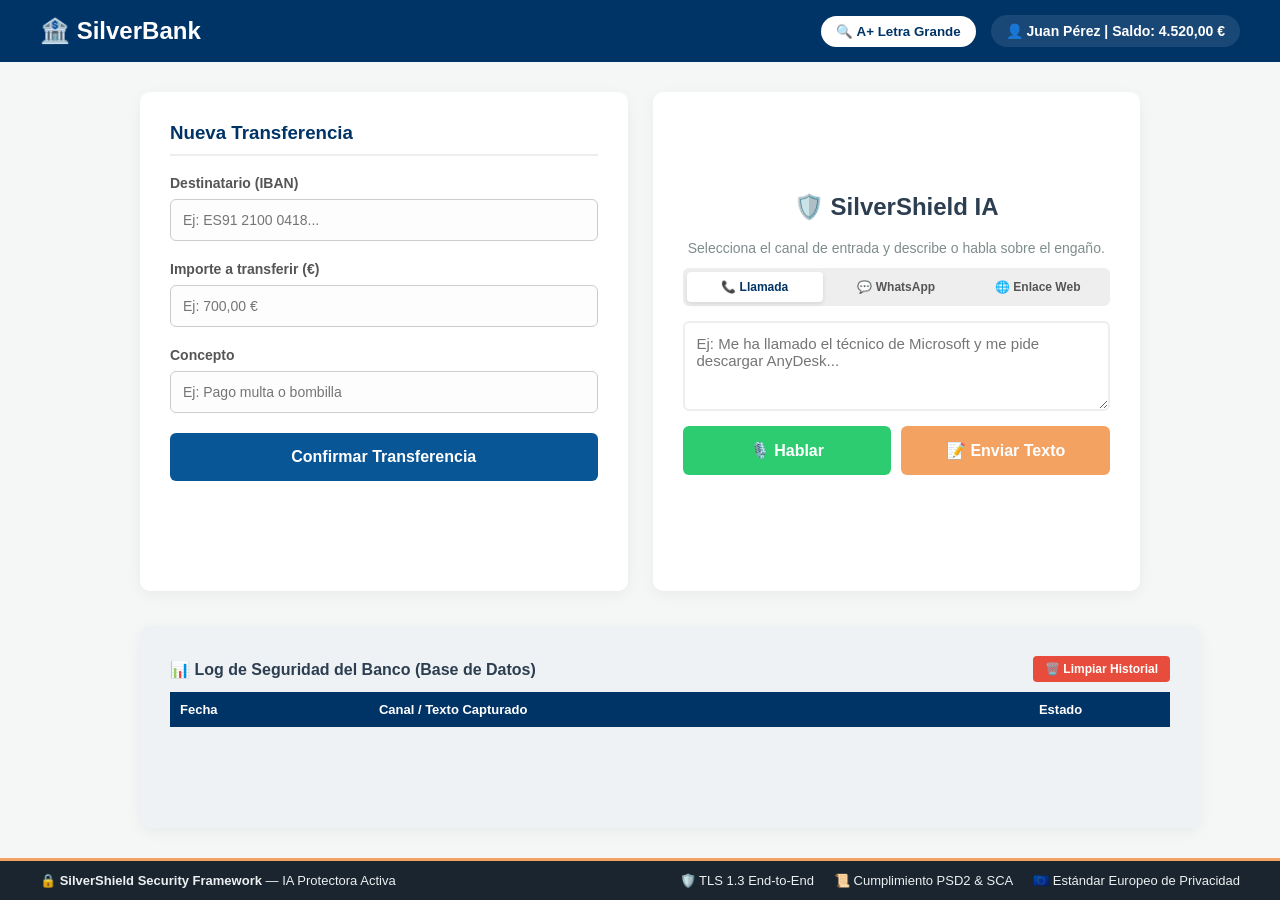
==== frontend/templates/index.html @ 5492d7d1 "último v2" ====
<!DOCTYPE html>
<html lang="es">
<head>
    <meta charset="UTF-8">
    <meta name="viewport" content="width=device-width, initial-scale=1.0">
    <title>SilverBank - Área Clientes</title>
    <style>
        :root {
            --banco-primario: #003366;
            --banco-secundario: #085696;
            --shield-acento: #f4a261;
            --fondo: #f4f7f6;
        }
        body { font-family: 'Segoe UI', Tahoma, Geneva, Verdana, sans-serif; background-color: var(--fondo); margin: 0; transition: all 0.3s; display: flex; flex-direction: column; min-height: 100vh; }
        .navbar { background: var(--banco-primario); color: white; padding: 15px 40px; display: flex; justify-content: space-between; align-items: center; }
        .navbar h2 { margin: 0; display: flex; align-items: center; gap: 10px; }
        .controles-top { display: flex; gap: 15px; align-items: center; }
        .usuario-info { font-size: 14px; font-weight: bold; background: rgba(255,255,255,0.1); padding: 8px 15px; border-radius: 20px; }
        .btn-accesibilidad { background: white; color: var(--banco-primario); border: none; padding: 8px 15px; border-radius: 20px; font-weight: bold; cursor: pointer; transition: 0.2s; }
        .btn-accesibilidad:hover { background: #eee; }
        .container { max-width: 1000px; margin: 30px auto; display: flex; gap: 25px; padding: 0 20px; flex-wrap: wrap; flex: 1; }
        .card { background: white; padding: 30px; border-radius: 10px; box-shadow: 0 4px 15px rgba(0,0,0,0.05); flex: 1; min-width: 320px; transition: all 0.3s; }
        .card h3 { color: var(--banco-primario); margin-top: 0; border-bottom: 2px solid #eee; padding-bottom: 10px; }
        .form-group { margin-bottom: 20px; }
        label { display: block; font-weight: bold; margin-bottom: 8px; color: #555; font-size: 14px; }
        input[type="text"] { width: 100%; padding: 12px; border: 1px solid #ccc; border-radius: 6px; box-sizing: border-box; background-color: #fdfdfd; font-family: inherit; font-size: 14px; }
        input[type="text"]:focus { outline: none; border-color: var(--banco-secundario); }
        .btn-transfer { background: var(--banco-secundario); color: white; border: none; padding: 15px; width: 100%; border-radius: 6px; font-size: 16px; font-weight: bold; cursor: pointer; transition: 0.3s; margin-bottom: 10px; }
        .btn-transfer:hover:not(:disabled) { background: var(--banco-primario); }
        .btn-transfer:disabled { cursor: not-allowed; opacity: 0.9; }
        .btn-familiar { background: #2ecc71; color: white; border: none; padding: 15px; width: 100%; border-radius: 6px; font-size: 18px; font-weight: bold; cursor: pointer; display: none; transition: 0.3s; }
        .btn-familiar:hover { background: #27ae60; }
        .shield-header { display: flex; align-items: center; gap: 10px; color: #2c3e50; margin-bottom: 5px; justify-content: center; }
        .shield-header h2 { margin: 0; }
        
        .canales-selector { display: flex; gap: 5px; margin-bottom: 15px; background: #eee; padding: 4px; border-radius: 6px; }
        .btn-canal { flex: 1; background: none; border: none; padding: 8px; font-size: 12px; font-weight: bold; color: #555; cursor: pointer; border-radius: 4px; transition: 0.2s; }
        .btn-canal.activo { background: white; color: var(--banco-primario); box-shadow: 0 2px 5px rgba(0,0,0,0.1); }

        textarea { width: 100%; height: 90px; padding: 12px; border: 2px solid #eee; border-radius: 6px; box-sizing: border-box; resize: vertical; margin-bottom: 15px; font-family: inherit; font-size: 15px;}
        textarea:focus { outline: none; border-color: var(--shield-acento); }
        .botones-accion { display: flex; gap: 10px; margin-bottom: 15px; }
        .btn-shield { color: white; border: none; padding: 15px; border-radius: 6px; font-size: 16px; font-weight: bold; cursor: pointer; transition: 0.2s; flex: 1; }
        .btn-texto { background: var(--shield-acento); }
        .btn-texto:hover:not(:disabled) { background: #e76f51; }
        .btn-micro { background: #2ecc71; }
        .btn-micro:hover:not(:disabled) { background: #27ae60; }
        .btn-micro.grabando { background: #e74c3c; animation: latido 1.5s infinite; }
        @keyframes latido { 0% { transform: scale(1); } 50% { transform: scale(1.02); } 100% { transform: scale(1); } }
        
        #resultado { padding: 15px; border-radius: 5px; display: none; font-weight: bold; line-height: 1.5; font-size: 16px; margin-top: 15px; overflow-wrap: break-word; text-align: left; position: relative; }
        .alerta { background: #ffebee; border-left: 8px solid #f44336; color: #b71c1c; }
        .seguro { background: #e8f5e9; border-left: 8px solid #4caf50; color: #1b5e20; }
        .error { background: #fff3e0; border-left: 8px solid #ff9800; color: #e65100; }
        
        .btn-tts { background: none; border: none; font-size: 18px; cursor: pointer; float: right; margin-top: -5px; transition: transform 0.2s; }
        .btn-tts:hover { transform: scale(1.2); }

        .compliance-footer { background: #1a252f; color: #ecf0f1; padding: 12px 40px; font-size: 13px; display: flex; justify-content: space-between; align-items: center; border-top: 3px solid var(--shield-acento); flex-wrap: wrap; gap: 10px; }
        .compliance-items { display: flex; gap: 20px; align-items: center; }

        body.modo-accesible { font-size: 120%; }
        body.modo-accesible .card { border: 2px solid #333; box-shadow: 0 4px 20px rgba(0,0,0,0.15); }
        body.modo-accesible input[type="text"], body.modo-accesible textarea, body.modo-accesible button { font-size: 110%; border: 2px solid #666; }
        body.modo-accesible label { font-size: 110%; color: #000; }
        body.modo-accesible .alerta { font-size: 120%; border-left-width: 12px; }
    </style>
</head>
<body>
    <div class="navbar">
        <h2>🏦 SilverBank</h2>
        <div class="controles-top">
            <button class="btn-accesibilidad" onclick="toggleAccesibilidad()">🔍 A+ Letra Grande</button>
            <div class="usuario-info">👤 Juan Pérez | Saldo: 4.520,00 €</div>
        </div>
    </div>
    
    <div class="container">
        <!-- Panel Bancario interactivo -->
        <div class="card">
            <h3>Nueva Transferencia</h3>
            <div class="form-group">
                <label>Destinatario (IBAN)</label>
                <input type="text" id="ibanDestino" placeholder="Ej: ES91 2100 0418...">
            </div>
            <div class="form-group">
                <label>Importe a transferir (€)</label>
                <input type="text" id="importeTransferencia" placeholder="Ej: 700,00 €">
            </div>
            <div class="form-group">
                <label>Concepto</label>
                <input type="text" id="conceptoTransferencia" placeholder="Ej: Pago multa o bombilla">
            </div>
            <button class="btn-transfer" id="btnTransferencia" onclick="alert('Iniciando proceso de transferencia...')">Confirmar Transferencia</button>
            <button class="btn-familiar" id="btnFamiliar" onclick="simularLlamada()">📞 Llamar a mi hijo/a (Contacto Seguro)</button>
        </div>

        <!-- Módulo IA Híbrido & Omnicanal -->
        <div class="card" style="display: flex; flex-direction: column; justify-content: center; text-align: center;">
            <div class="shield-header">
                <h2>🛡️ SilverShield IA</h2>
            </div>
            <p style="color: #7f8c8d; font-size: 14px; margin-bottom: 12px;">Selecciona el canal de entrada y describe o habla sobre el engaño.</p>
            
            <div class="canales-selector">
                <button class="btn-canal activo" id="canalVoz" onclick="cambiarCanal('Llamada Telefónica')">📞 Llamada</button>
                <button class="btn-canal" id="canalWats" onclick="cambiarCanal('WhatsApp / SMS')">💬 WhatsApp</button>
                <button class="btn-canal" id="canalWeb" onclick="cambiarCanal('Enlace Web / Smishing')">🌐 Enlace Web</button>
            </div>

            <textarea id="textoUsuario" placeholder="Ej: Me ha llamado el técnico de Microsoft y me pide descargar AnyDesk..."></textarea>
            
            <div class="botones-accion">
                <button id="btnMicrofono" class="btn-shield btn-micro" onclick="iniciarGrabacion()">
                    🎙️ Hablar
                </button>
                <button id="btnSimular" class="btn-shield btn-texto" onclick="procesarTexto()">
                    📝 Enviar Texto
                </button>
            </div>

            <div id="resultado">
                <span id="textoResultadoSpan"></span>
                <button class="btn-tts" onclick="leerTextoVozNativa()" title="Escuchar mensaje en voz alta">🔊</button>
            </div>
        </div>

        <!-- Panel de Administración (Base de Datos) -->
        <div class="card" style="min-width: 100%; margin-top: 10px; background: #eef2f5;">
            <div style="display: flex; justify-content: space-between; align-items: center; margin-bottom: 10px;">
                <h3 style="color: #2c3e50; font-size: 16px; margin: 0; border: none; padding: 0;">📊 Log de Seguridad del Banco (Base de Datos)</h3>
                <button onclick="limpiarBaseDatos()" style="background: #e74c3c; color: white; border: none; padding: 6px 12px; border-radius: 4px; cursor: pointer; font-weight: bold; font-size: 12px; transition: 0.2s;">🗑️ Limpiar Historial</button>
            </div>
            <table style="width: 100%; border-collapse: collapse; font-size: 13px;">
                <thead>
                    <tr style="background: var(--banco-primario); color: white;">
                        <th style="padding: 10px; text-align: left;">Fecha</th>
                        <th style="padding: 10px; text-align: left;">Canal / Texto Capturado</th>
                        <th style="padding: 10px; text-align: center;">Estado</th>
                    </tr>
                </thead>
                <tbody id="tablaHistorial">
                    <!-- Se rellena por JavaScript -->
                </tbody>
            </table>
        </div>
    </div>

    <!-- Barra de Cumplimiento Normativo -->
    <div class="compliance-footer">
        <div>🔒 <strong>SilverShield Security Framework</strong> — IA Protectora Activa</div>
        <div class="compliance-items">
            <span>🛡️ TLS 1.3 End-to-End</span>
            <span>📜 Cumplimiento PSD2 & SCA</span>
            <span>🇪🇺 Estándar Europeo de Privacidad</span>
        </div>
    </div>

    <script>
        function toggleAccesibilidad() { document.body.classList.toggle("modo-accesible"); }

        let canalActual = "Llamada Telefónica";

        function cambiarCanal(canal) {
            canalActual = canal;
            document.querySelectorAll('.btn-canal').forEach(b => b.classList.remove('activo'));
            if (canal === 'Llamada Telefónica') document.getElementById('canalVoz').classList.add('activo');
            if (canal === 'WhatsApp / SMS') document.getElementById('canalWats').classList.add('activo');
            if (canal === 'Enlace Web / Smishing') document.getElementById('canalWeb').classList.add('activo');
            
            const area = document.getElementById('textoUsuario');
            if (canal === 'Llamada Telefónica') area.placeholder = "Ej: Me llama un falso técnico pidiendo acceso remoto...";
            if (canal === 'WhatsApp / SMS') area.placeholder = "Ej: Me ha escrito mi hijo pidiendo 1.500€ urgentemente por WhatsApp...";
            if (canal === 'Enlace Web / Smishing') area.placeholder = "Ej: He clicado en un SMS del banco que dice que mi cuenta está bloqueada...";
        }

        let reconocimiento;
        let grabando = false;

        const btnMicro = document.getElementById("btnMicrofono");
        const btnSimular = document.getElementById("btnSimular");
        const areaTexto = document.getElementById("textoUsuario");

        if ('webkitSpeechRecognition' in window || 'SpeechRecognition' in window) {
            const SpeechRecognition = window.SpeechRecognition || window.webkitSpeechRecognition;
            reconocimiento = new SpeechRecognition();
            reconocimiento.lang = 'es-ES';
            reconocimiento.interimResults = false;

            reconocimiento.onstart = function() {
                grabando = true;
                btnMicro.innerHTML = "🎙️ Escuchando...";
                btnMicro.classList.add("grabando");
            };

            reconocimiento.onresult = function(event) {
                areaTexto.value = event.results[0][0].transcript;
            };

            reconocimiento.onerror = function(event) {
                detenerInterfazGrabacion();
                alert("Error de micrófono. Inténtalo de nuevo.");
            };

            reconocimiento.onend = function() {
                detenerInterfazGrabacion();
                if (areaTexto.value.trim() !== "") {
                    procesarTexto();
                }
            };
        } else {
            alert("Tu navegador no soporta reconocimiento de voz. Usa la caja de texto.");
        }

        function iniciarGrabacion() {
            if (grabando) { 
                reconocimiento.stop(); 
            } else { 
                areaTexto.value = ""; 
                reconocimiento.start(); 
            }
        }

        function detenerInterfazGrabacion() {
            grabando = false;
            btnMicro.innerHTML = "🎙️ Hablar";
            btnMicro.classList.remove("grabando");
        }

        function leerTextoVozNativa() {
            const textoAEscuchar = document.getElementById("textoResultadoSpan").innerText;
            if ('speechSynthesis' in window && textoAEscuchar) {
                window.speechSynthesis.cancel();
                const utterance = new SpeechSynthesisUtterance(textoAEscuchar);
                utterance.lang = 'es-ES';
                utterance.rate = 0.9;
                window.speechSynthesis.speak(utterance);
            } else {
                alert("Tu navegador no soporta la síntesis de voz nativa.");
            }
        }

        async function procesarTexto() {
            const textoOriginal = areaTexto.value;
            const divResultado = document.getElementById("resultado");
            const spanResultado = document.getElementById("textoResultadoSpan");
            const btnTransfer = document.getElementById("btnTransferencia");
            const btnFamiliar = document.getElementById("btnFamiliar");

            if (!textoOriginal.trim()) {
                alert("Por favor, escribe el contexto o usa el micrófono.");
                return;
            }

            const textoConCanal = `[Canal: ${canalActual}] ${textoOriginal}`;

            btnMicro.disabled = true;
            btnSimular.innerHTML = "⏳ Analizando...";
            btnSimular.style.background = "#ccc";
            btnSimular.disabled = true;
            
            divResultado.style.display = "none";
            divResultado.className = "";
            btnFamiliar.style.display = "none";

            try {
                const response = await fetch("/analizar", {
                    method: "POST",
                    headers: { "Content-Type": "application/json" },
                    body: JSON.stringify({ texto: textoConCanal })
                });

                const datos = await response.json();
                divResultado.style.display = "block";

                if (datos.exito) {
                    spanResultado.innerText = datos.advertencia;

                    if (datos.advertencia.includes("Análisis seguro")) {
                        divResultado.className = "seguro";
                        btnTransfer.disabled = false;
                        btnTransfer.style.background = "var(--banco-secundario)";
                        btnTransfer.innerText = "Confirmar Transferencia";
                    } else {
                        divResultado.className = "alerta";
                        btnTransfer.disabled = true;
                        btnTransfer.style.background = "#e74c3c";
                        btnTransfer.innerText = "🚫 Bloqueada por Seguridad";
                        
                        btnFamiliar.style.display = "block";
                        btnFamiliar.innerHTML = "📞 Llamar a mi hijo/a (Contacto Seguro)";
                        btnFamiliar.style.background = "#2ecc71";

                        if (datos.audio_base64) {
                            const audio = new Audio("data:audio/mpeg;base64," + datos.audio_base64);
                            audio.play().catch(e => console.log("Auto-play bloqueado."));
                        }
                    }
                }
            } catch (error) {
                divResultado.style.display = "block";
                spanResultado.innerText = "Error de conexión con el servidor.";
                divResultado.className = "error";
            } finally {
                btnMicro.disabled = false;
                btnSimular.innerHTML = "📝 Enviar Texto";
                btnSimular.style.background = "var(--shield-acento)";
                btnSimular.disabled = false;
                
                cargarHistorial(); 
            }
        }

        function simularLlamada() {
            const btn = document.getElementById("btnFamiliar");
            btn.innerHTML = "📞 Conectando con tu hijo/a...";
            btn.style.background = "#f39c12"; 
            setTimeout(() => {
                btn.innerHTML = "🗣️ Llamada en curso (00:01)";
                btn.style.background = "#27ae60"; 
            }, 2000);
        }

        async function cargarHistorial() {
            try {
                const response = await fetch("/historial");
                const datos = await response.json();
                const tbody = document.getElementById("tablaHistorial");
                tbody.innerHTML = "";
                
                datos.historial.forEach(registro => {
                    const fila = document.createElement("tr");
                    fila.style.borderBottom = "1px solid #ccc";
                    
                    const badgeEstado = registro.bloqueado 
                        ? '<span style="background:#e74c3c; color:white; padding:4px 8px; border-radius:10px; font-weight:bold;">BLOQUEADO</span>'
                        : '<span style="background:#2ecc71; color:white; padding:4px 8px; border-radius:10px; font-weight:bold;">PERMITIDO</span>';

                    fila.innerHTML = `
                        <td style="padding: 10px;">${registro.fecha}</td>
                        <td style="padding: 10px; font-style: italic;">"${registro.texto}"</td>
                        <td style="padding: 10px; text-align: center;">${badgeEstado}</td>
                    `;
                    tbody.appendChild(fila);
                });
            } catch (error) {
                console.log("Error cargando historial.");
            }
        }

        async function limpiarBaseDatos() {
            if (confirm("¿Estás seguro de borrar todo el historial de seguridad?")) {
                await fetch("/limpiar-historial", { method: "DELETE" });
                cargarHistorial();
            }
        }

        window.onload = cargarHistorial;
    </script>
</body>
</html>
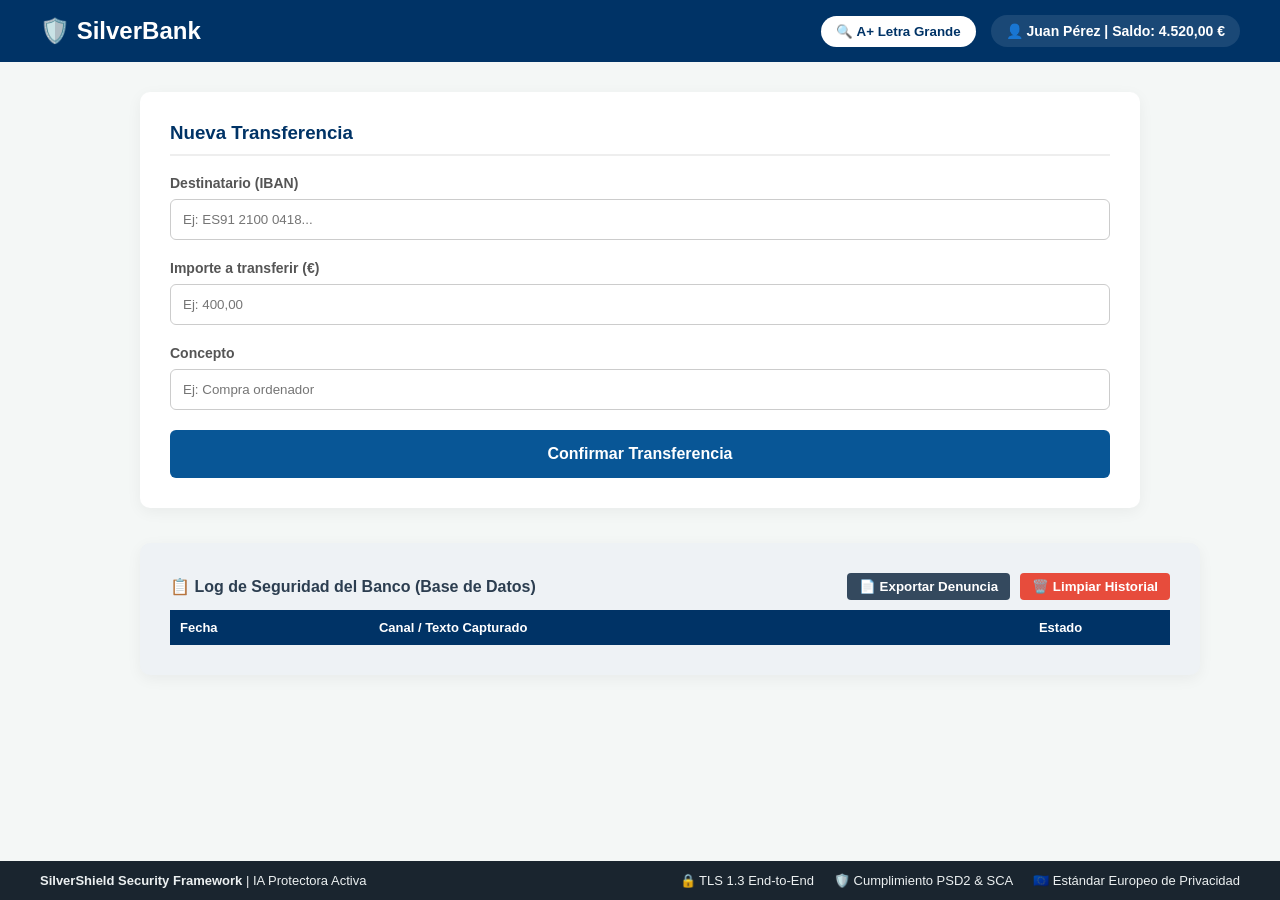
==== commit 5d5909f9: "último v3" ====
--- a/frontend/templates/index.html
+++ b/frontend/templates/index.html
@@ -11,351 +11,490 @@
             --shield-acento: #f4a261;
             --fondo: #f4f7f6;
         }
-        body { font-family: 'Segoe UI', Tahoma, Geneva, Verdana, sans-serif; background-color: var(--fondo); margin: 0; transition: all 0.3s; display: flex; flex-direction: column; min-height: 100vh; }
+        body { font-family: 'Segoe UI', Tahoma, Geneva, Verdana, sans-serif; background-color: var(--fondo); margin: 0; transition: all 0.3s; padding-bottom: 50px;}
         .navbar { background: var(--banco-primario); color: white; padding: 15px 40px; display: flex; justify-content: space-between; align-items: center; }
         .navbar h2 { margin: 0; display: flex; align-items: center; gap: 10px; }
         .controles-top { display: flex; gap: 15px; align-items: center; }
         .usuario-info { font-size: 14px; font-weight: bold; background: rgba(255,255,255,0.1); padding: 8px 15px; border-radius: 20px; }
-        .btn-accesibilidad { background: white; color: var(--banco-primario); border: none; padding: 8px 15px; border-radius: 20px; font-weight: bold; cursor: pointer; transition: 0.2s; }
+        .btn-accesibilidad { background: white; color: var(--banco-primario); border: none; padding: 8px 15px; border-radius: 20px; font-weight: bold; cursor: pointer; }
         .btn-accesibilidad:hover { background: #eee; }
-        .container { max-width: 1000px; margin: 30px auto; display: flex; gap: 25px; padding: 0 20px; flex-wrap: wrap; flex: 1; }
-        .card { background: white; padding: 30px; border-radius: 10px; box-shadow: 0 4px 15px rgba(0,0,0,0.05); flex: 1; min-width: 320px; transition: all 0.3s; }
+        
+        .container { max-width: 1000px; margin: 30px auto; display: flex; gap: 25px; padding: 0 20px; flex-wrap: wrap; }
+        .card { background: white; padding: 30px; border-radius: 10px; box-shadow: 0 4px 15px rgba(0,0,0,0.05); flex: 1; min-width: 320px; }
         .card h3 { color: var(--banco-primario); margin-top: 0; border-bottom: 2px solid #eee; padding-bottom: 10px; }
         .form-group { margin-bottom: 20px; }
         label { display: block; font-weight: bold; margin-bottom: 8px; color: #555; font-size: 14px; }
-        input[type="text"] { width: 100%; padding: 12px; border: 1px solid #ccc; border-radius: 6px; box-sizing: border-box; background-color: #fdfdfd; font-family: inherit; font-size: 14px; }
+        input[type="text"] { width: 100%; padding: 12px; border: 1px solid #ccc; border-radius: 6px; box-sizing: border-box; }
         input[type="text"]:focus { outline: none; border-color: var(--banco-secundario); }
-        .btn-transfer { background: var(--banco-secundario); color: white; border: none; padding: 15px; width: 100%; border-radius: 6px; font-size: 16px; font-weight: bold; cursor: pointer; transition: 0.3s; margin-bottom: 10px; }
+        
+        .btn-transfer { background: var(--banco-secundario); color: white; border: none; padding: 15px; width: 100%; border-radius: 6px; font-size: 16px; font-weight: bold; cursor: pointer; }
         .btn-transfer:hover:not(:disabled) { background: var(--banco-primario); }
         .btn-transfer:disabled { cursor: not-allowed; opacity: 0.9; }
-        .btn-familiar { background: #2ecc71; color: white; border: none; padding: 15px; width: 100%; border-radius: 6px; font-size: 18px; font-weight: bold; cursor: pointer; display: none; transition: 0.3s; }
-        .btn-familiar:hover { background: #27ae60; }
+        
+        /* Cajón de Verificación Dinámica */
+        .cajon-verificacion { display: none; margin-top: 15px; padding: 15px; background: #fff8e1; border-left: 5px solid #ffc107; border-radius: 4px; animation: fadeIn 0.4s ease-in-out; }
+        .cajon-verificacion p { margin-top: 0; font-weight: bold; color: #5c4400; font-size: 14px; }
+        .btn-omitir { background: #95a5a6; color: white; border: none; padding: 10px; border-radius: 4px; width: 100%; margin-bottom: 10px; cursor: pointer; font-weight: bold;}
+        .btn-verificar-ia { background: var(--banco-primario); color: white; border: none; padding: 12px; border-radius: 4px; width: 100%; cursor: pointer; font-weight: bold; font-size: 15px;}
+        .btn-verificar-ia:hover { background: #06264a; }
+        
+        .btn-familiar { display: none; background: #2ecc71; color: white; border: none; padding: 15px; width: 100%; border-radius: 6px; font-size: 18px; font-weight: bold; cursor: pointer; margin-top: 15px; }
         .shield-header { display: flex; align-items: center; gap: 10px; color: #2c3e50; margin-bottom: 5px; justify-content: center; }
         .shield-header h2 { margin: 0; }
-        
         .canales-selector { display: flex; gap: 5px; margin-bottom: 15px; background: #eee; padding: 4px; border-radius: 6px; }
-        .btn-canal { flex: 1; background: none; border: none; padding: 8px; font-size: 12px; font-weight: bold; color: #555; cursor: pointer; border-radius: 4px; transition: 0.2s; }
+        .btn-canal { flex: 1; background: none; border: none; padding: 8px; font-size: 12px; font-weight: bold; color: #555; cursor: pointer; border-radius: 4px;}
         .btn-canal.activo { background: white; color: var(--banco-primario); box-shadow: 0 2px 5px rgba(0,0,0,0.1); }
-
-        textarea { width: 100%; height: 90px; padding: 12px; border: 2px solid #eee; border-radius: 6px; box-sizing: border-box; resize: vertical; margin-bottom: 15px; font-family: inherit; font-size: 15px;}
-        textarea:focus { outline: none; border-color: var(--shield-acento); }
+        textarea { width: 100%; height: 90px; padding: 12px; border: 2px solid #eee; border-radius: 6px; box-sizing: border-box; resize: vertical; margin-bottom: 10px;}
         .botones-accion { display: flex; gap: 10px; margin-bottom: 15px; }
-        .btn-shield { color: white; border: none; padding: 15px; border-radius: 6px; font-size: 16px; font-weight: bold; cursor: pointer; transition: 0.2s; flex: 1; }
+        .btn-shield { color: white; border: none; padding: 15px; border-radius: 6px; font-size: 16px; font-weight: bold; cursor: pointer; flex: 1; }
         .btn-texto { background: var(--shield-acento); }
-        .btn-texto:hover:not(:disabled) { background: #e76f51; }
         .btn-micro { background: #2ecc71; }
-        .btn-micro:hover:not(:disabled) { background: #27ae60; }
         .btn-micro.grabando { background: #e74c3c; animation: latido 1.5s infinite; }
+        
+        /* Visor de Ondas de Voz */
+        #visualizadorVoz { width: 100%; height: 60px; background: #f4f7f6; border-radius: 6px; display: none; margin-bottom: 10px; border: 1px solid #ddd; }
+
         @keyframes latido { 0% { transform: scale(1); } 50% { transform: scale(1.02); } 100% { transform: scale(1); } }
-        
-        #resultado { padding: 15px; border-radius: 5px; display: none; font-weight: bold; line-height: 1.5; font-size: 16px; margin-top: 15px; overflow-wrap: break-word; text-align: left; position: relative; }
+        @keyframes fadeIn { from { opacity: 0; transform: translateY(-10px); } to { opacity: 1; transform: translateY(0); } }
+        
+        #resultado { padding: 15px; border-radius: 5px; display: none; font-weight: bold; line-height: 1.5; font-size: 16px; margin-top: 15px; }
         .alerta { background: #ffebee; border-left: 8px solid #f44336; color: #b71c1c; }
         .seguro { background: #e8f5e9; border-left: 8px solid #4caf50; color: #1b5e20; }
         .error { background: #fff3e0; border-left: 8px solid #ff9800; color: #e65100; }
         
-        .btn-tts { background: none; border: none; font-size: 18px; cursor: pointer; float: right; margin-top: -5px; transition: transform 0.2s; }
-        .btn-tts:hover { transform: scale(1.2); }
-
-        .compliance-footer { background: #1a252f; color: #ecf0f1; padding: 12px 40px; font-size: 13px; display: flex; justify-content: space-between; align-items: center; border-top: 3px solid var(--shield-acento); flex-wrap: wrap; gap: 10px; }
+        /* Pie de Cumplimiento Normativo */
+        .compliance-footer { background: #1a252f; color: #ecf0f1; padding: 12px 40px; font-size: 13px; display: flex; justify-content: space-between; align-items: center; position: fixed; bottom: 0; width: 100%; box-sizing: border-box;}
         .compliance-items { display: flex; gap: 20px; align-items: center; }
 
         body.modo-accesible { font-size: 120%; }
         body.modo-accesible .card { border: 2px solid #333; box-shadow: 0 4px 20px rgba(0,0,0,0.15); }
-        body.modo-accesible input[type="text"], body.modo-accesible textarea, body.modo-accesible button { font-size: 110%; border: 2px solid #666; }
-        body.modo-accesible label { font-size: 110%; color: #000; }
-        body.modo-accesible .alerta { font-size: 120%; border-left-width: 12px; }
     </style>
 </head>
 <body>
-    <div class="navbar">
-        <h2>🏦 SilverBank</h2>
-        <div class="controles-top">
-            <button class="btn-accesibilidad" onclick="toggleAccesibilidad()">🔍 A+ Letra Grande</button>
-            <div class="usuario-info">👤 Juan Pérez | Saldo: 4.520,00 €</div>
-        </div>
+
+<div class="navbar">
+    <h2>🛡️ SilverBank</h2>
+    <div class="controles-top">
+        <button class="btn-accesibilidad" onclick="toggleAccesibilidad()">🔍 A+ Letra Grande</button>
+        <div class="usuario-info">👤 Juan Pérez | Saldo: 4.520,00 €</div>
     </div>
+</div>
+
+<div class="container">
+    <!-- Panel Bancario Interactivo con límite de 100€ -->
+    <div class="card">
+        <h3>Nueva Transferencia</h3>
+        <div class="form-group">
+            <label>Destinatario (IBAN)</label>
+            <input type="text" id="ibanDestino" placeholder="Ej: ES91 2100 0418...">
+        </div>
+        <div class="form-group">
+            <label>Importe a transferir (€)</label>
+            <input type="text" id="importeTransferencia" placeholder="Ej: 400,00">
+        </div>
+        <div class="form-group">
+            <label>Concepto</label>
+            <input type="text" id="conceptoTransferencia" placeholder="Ej: Compra ordenador">
+        </div>
+        
+        <button class="btn-transfer" id="btnTransferencia" onclick="iniciarTransferencia()">Confirmar Transferencia</button>
+        
+        <div class="cajon-verificacion" id="cajonVerificacion">
+            <p>⚠️ Operación superior a 100€. Elige cómo deseas proceder por tu seguridad:</p>
+            <button class="btn-omitir" onclick="autorizarSinRiesgo()">✓ Conozco el destino. Autorizar directamente.</button>
+            <button class="btn-verificar-ia" onclick="activarSilverShield()">🛡️ Me lo han pedido por teléfono/SMS (Verificar Riesgo)</button>
+        </div>
+
+        <button class="btn-familiar" id="btnFamiliar" onclick="simularLlamada()">📞 Llamar a mi hijo/a (Contacto Seguro)</button>
+    </div>
+
+    <!-- Módulo IA Omnicanal -->
+    <div class="card" id="moduloIA" style="display: none; flex-direction: column; justify-content: center; text-align: center;">
+        <div class="shield-header">
+            <h2>SilverShield IA</h2>
+        </div>
+        <p style="color: #7f8c8d; font-size: 14px; margin-bottom: 12px;">Selecciona el canal y descríbenos qué te han pedido.</p>
+        
+        <div class="canales-selector">
+            <button class="btn-canal activo" id="canalVoz" onclick="cambiarCanal('Llamada Telefónica')">📞 Llamada</button>
+            <button class="btn-canal" id="canalWats" onclick="cambiarCanal('WhatsApp/SMS')">💬 WhatsApp</button>
+            <button class="btn-canal" id="canalWeb" onclick="cambiarCanal('Enlace Web / Smishing')">🔗 Enlace Web</button>
+        </div>
+
+        <!-- Ecualizador Visual de Voz -->
+        <canvas id="visualizadorVoz" width="300" height="60"></canvas>
+
+        <textarea id="textoUsuario" placeholder="Ej: Me llama un falso técnico pidiendo acceso remoto..."></textarea>
+        
+        <div class="botones-accion">
+            <button id="btnMicrofono" class="btn-shield btn-micro" onclick="iniciarGrabacion()">🎙️ Hablar</button>
+            <button id="btnSimular" class="btn-shield btn-texto" onclick="procesarTexto()">Enviar Texto</button>
+        </div>
+
+        <div id="resultado">
+            <span id="textoResultadoSpan"></span>
+        </div>
+    </div>
+
+    <!-- Panel de Administración (Base de Datos) -->
+    <div class="card" style="min-width: 100%; margin-top: 10px; background: #eef2f5;">
+        <div style="display: flex; justify-content: space-between; align-items: center; margin-bottom: 10px;">
+            <h3 style="color: #2c3e50; font-size: 16px; margin: 0; border: none; padding: 0;">📋 Log de Seguridad del Banco (Base de Datos)</h3>
+            
+            <!-- BOTONES DE EXPORTAR Y LIMPIAR RECUPERADOS -->
+            <div style="display: flex; gap: 10px;">
+                <button onclick="generarDenunciaPDF()" style="background: #34495e; color: white; border: none; padding: 6px 12px; border-radius: 4px; cursor:pointer; font-weight: bold;">📄 Exportar Denuncia</button>
+                <button onclick="limpiarBaseDatos()" style="background: #e74c3c; color: white; border: none; padding: 6px 12px; border-radius: 4px; cursor:pointer; font-weight: bold;">🗑️ Limpiar Historial</button>
+            </div>
+
+        </div>
+        <table style="width: 100%; border-collapse: collapse; font-size: 13px;">
+            <thead>
+                <tr style="background: var(--banco-primario); color: white;">
+                    <th style="padding: 10px; text-align: left;">Fecha</th>
+                    <th style="padding: 10px; text-align: left;">Canal / Texto Capturado</th>
+                    <th style="padding: 10px; text-align: center;">Estado</th>
+                </tr>
+            </thead>
+            <tbody id="tablaHistorial">
+                <!-- Se rellena por JavaScript -->
+            </tbody>
+        </table>
+    </div>
+</div>
+
+<!-- Barra de Cumplimiento Normativo PSD2 -->
+<div class="compliance-footer">
+    <div><strong>SilverShield Security Framework</strong> | IA Protectora Activa</div>
+    <div class="compliance-items">
+        <span>🔒 TLS 1.3 End-to-End</span>
+        <span>🛡️ Cumplimiento PSD2 & SCA</span>
+        <span>🇪🇺 Estándar Europeo de Privacidad</span>
+    </div>
+</div>
+
+<script>
+    function toggleAccesibilidad() { document.body.classList.toggle("modo-accesible"); }
+
+    // --- LÓGICA DE TRANSFERENCIAS (> 100€) ---
+    function iniciarTransferencia() {
+        const importeTexto = document.getElementById("importeTransferencia").value;
+        const importeLimpio = importeTexto.replace(/[^\d,-]/g, '').replace(',', '.');
+        const importe = parseFloat(importeLimpio);
+
+        if (isNaN(importe) || importe <= 0) {
+            alert("Por favor, introduce un importe válido.");
+            return;
+        }
+
+        if (importe < 100) {
+            alert("✅ Transferencia de " + importe + "€ completada con éxito. (Importe seguro).");
+            document.getElementById("importeTransferencia").value = "";
+        } else {
+            document.getElementById("btnTransferencia").style.display = "none";
+            document.getElementById("cajonVerificacion").style.display = "block";
+        }
+    }
+
+    function autorizarSinRiesgo() {
+        alert("✅ Transferencia autorizada bajo tu responsabilidad y procesada con éxito.");
+        document.getElementById("cajonVerificacion").style.display = "none";
+        document.getElementById("btnTransferencia").style.display = "block";
+        document.getElementById("importeTransferencia").value = "";
+    }
+
+    function activarSilverShield() {
+        document.getElementById("moduloIA").style.display = "flex";
+        document.getElementById("moduloIA").scrollIntoView({ behavior: 'smooth' });
+    }
+
+    // --- LÓGICA DE CANALES ---
+    let canalActual = 'Llamada Telefónica';
+    function cambiarCanal(canal) {
+        canalActual = canal;
+        document.querySelectorAll('.btn-canal').forEach(b => b.classList.remove('activo'));
+        
+        if (canal === 'Llamada Telefónica') document.getElementById('canalVoz').classList.add('activo');
+        if (canal === 'WhatsApp/SMS') document.getElementById('canalWats').classList.add('activo');
+        if (canal === 'Enlace Web / Smishing') document.getElementById('canalWeb').classList.add('activo');
+    }
+
+    // --- LÓGICA DE VOZ Y ONDAS VISUALES ---
+    let reconocimiento;
+    let grabando = false;
+    let audioContext, analyser, dataArray, mediaStreamSource;
     
-    <div class="container">
-        <!-- Panel Bancario interactivo -->
-        <div class="card">
-            <h3>Nueva Transferencia</h3>
-            <div class="form-group">
-                <label>Destinatario (IBAN)</label>
-                <input type="text" id="ibanDestino" placeholder="Ej: ES91 2100 0418...">
-            </div>
-            <div class="form-group">
-                <label>Importe a transferir (€)</label>
-                <input type="text" id="importeTransferencia" placeholder="Ej: 700,00 €">
-            </div>
-            <div class="form-group">
-                <label>Concepto</label>
-                <input type="text" id="conceptoTransferencia" placeholder="Ej: Pago multa o bombilla">
-            </div>
-            <button class="btn-transfer" id="btnTransferencia" onclick="alert('Iniciando proceso de transferencia...')">Confirmar Transferencia</button>
-            <button class="btn-familiar" id="btnFamiliar" onclick="simularLlamada()">📞 Llamar a mi hijo/a (Contacto Seguro)</button>
-        </div>
-
-        <!-- Módulo IA Híbrido & Omnicanal -->
-        <div class="card" style="display: flex; flex-direction: column; justify-content: center; text-align: center;">
-            <div class="shield-header">
-                <h2>🛡️ SilverShield IA</h2>
-            </div>
-            <p style="color: #7f8c8d; font-size: 14px; margin-bottom: 12px;">Selecciona el canal de entrada y describe o habla sobre el engaño.</p>
+    const canvas = document.getElementById("visualizadorVoz");
+    const canvasCtx = canvas.getContext("2d");
+    const btnMicro = document.getElementById("btnMicrofono");
+    const btnSimular = document.getElementById("btnSimular");
+    const areaTexto = document.getElementById("textoUsuario");
+
+    if ('webkitSpeechRecognition' in window || 'SpeechRecognition' in window) {
+        const SpeechRecognition = window.SpeechRecognition || window.webkitSpeechRecognition;
+        reconocimiento = new SpeechRecognition();
+        reconocimiento.lang = 'es-ES';
+        reconocimiento.interimResults = false;
+
+        reconocimiento.onstart = function() {
+            grabando = true;
+            btnMicro.innerHTML = "Escuchando...";
+            btnMicro.classList.add("grabando");
+            canvas.style.display = "block";
             
-            <div class="canales-selector">
-                <button class="btn-canal activo" id="canalVoz" onclick="cambiarCanal('Llamada Telefónica')">📞 Llamada</button>
-                <button class="btn-canal" id="canalWats" onclick="cambiarCanal('WhatsApp / SMS')">💬 WhatsApp</button>
-                <button class="btn-canal" id="canalWeb" onclick="cambiarCanal('Enlace Web / Smishing')">🌐 Enlace Web</button>
-            </div>
-
-            <textarea id="textoUsuario" placeholder="Ej: Me ha llamado el técnico de Microsoft y me pide descargar AnyDesk..."></textarea>
-            
-            <div class="botones-accion">
-                <button id="btnMicrofono" class="btn-shield btn-micro" onclick="iniciarGrabacion()">
-                    🎙️ Hablar
-                </button>
-                <button id="btnSimular" class="btn-shield btn-texto" onclick="procesarTexto()">
-                    📝 Enviar Texto
-                </button>
-            </div>
-
-            <div id="resultado">
-                <span id="textoResultadoSpan"></span>
-                <button class="btn-tts" onclick="leerTextoVozNativa()" title="Escuchar mensaje en voz alta">🔊</button>
-            </div>
-        </div>
-
-        <!-- Panel de Administración (Base de Datos) -->
-        <div class="card" style="min-width: 100%; margin-top: 10px; background: #eef2f5;">
-            <div style="display: flex; justify-content: space-between; align-items: center; margin-bottom: 10px;">
-                <h3 style="color: #2c3e50; font-size: 16px; margin: 0; border: none; padding: 0;">📊 Log de Seguridad del Banco (Base de Datos)</h3>
-                <button onclick="limpiarBaseDatos()" style="background: #e74c3c; color: white; border: none; padding: 6px 12px; border-radius: 4px; cursor: pointer; font-weight: bold; font-size: 12px; transition: 0.2s;">🗑️ Limpiar Historial</button>
-            </div>
-            <table style="width: 100%; border-collapse: collapse; font-size: 13px;">
-                <thead>
-                    <tr style="background: var(--banco-primario); color: white;">
-                        <th style="padding: 10px; text-align: left;">Fecha</th>
-                        <th style="padding: 10px; text-align: left;">Canal / Texto Capturado</th>
-                        <th style="padding: 10px; text-align: center;">Estado</th>
-                    </tr>
-                </thead>
-                <tbody id="tablaHistorial">
-                    <!-- Se rellena por JavaScript -->
-                </tbody>
-            </table>
-        </div>
-    </div>
-
-    <!-- Barra de Cumplimiento Normativo -->
-    <div class="compliance-footer">
-        <div>🔒 <strong>SilverShield Security Framework</strong> — IA Protectora Activa</div>
-        <div class="compliance-items">
-            <span>🛡️ TLS 1.3 End-to-End</span>
-            <span>📜 Cumplimiento PSD2 & SCA</span>
-            <span>🇪🇺 Estándar Europeo de Privacidad</span>
-        </div>
-    </div>
-
-    <script>
-        function toggleAccesibilidad() { document.body.classList.toggle("modo-accesible"); }
-
-        let canalActual = "Llamada Telefónica";
-
-        function cambiarCanal(canal) {
-            canalActual = canal;
-            document.querySelectorAll('.btn-canal').forEach(b => b.classList.remove('activo'));
-            if (canal === 'Llamada Telefónica') document.getElementById('canalVoz').classList.add('activo');
-            if (canal === 'WhatsApp / SMS') document.getElementById('canalWats').classList.add('activo');
-            if (canal === 'Enlace Web / Smishing') document.getElementById('canalWeb').classList.add('activo');
-            
-            const area = document.getElementById('textoUsuario');
-            if (canal === 'Llamada Telefónica') area.placeholder = "Ej: Me llama un falso técnico pidiendo acceso remoto...";
-            if (canal === 'WhatsApp / SMS') area.placeholder = "Ej: Me ha escrito mi hijo pidiendo 1.500€ urgentemente por WhatsApp...";
-            if (canal === 'Enlace Web / Smishing') area.placeholder = "Ej: He clicado en un SMS del banco que dice que mi cuenta está bloqueada...";
-        }
-
-        let reconocimiento;
-        let grabando = false;
-
-        const btnMicro = document.getElementById("btnMicrofono");
-        const btnSimular = document.getElementById("btnSimular");
-        const areaTexto = document.getElementById("textoUsuario");
-
-        if ('webkitSpeechRecognition' in window || 'SpeechRecognition' in window) {
-            const SpeechRecognition = window.SpeechRecognition || window.webkitSpeechRecognition;
-            reconocimiento = new SpeechRecognition();
-            reconocimiento.lang = 'es-ES';
-            reconocimiento.interimResults = false;
-
-            reconocimiento.onstart = function() {
-                grabando = true;
-                btnMicro.innerHTML = "🎙️ Escuchando...";
-                btnMicro.classList.add("grabando");
-            };
-
-            reconocimiento.onresult = function(event) {
-                areaTexto.value = event.results[0][0].transcript;
-            };
-
-            reconocimiento.onerror = function(event) {
-                detenerInterfazGrabacion();
-                alert("Error de micrófono. Inténtalo de nuevo.");
-            };
-
-            reconocimiento.onend = function() {
-                detenerInterfazGrabacion();
-                if (areaTexto.value.trim() !== "") {
-                    procesarTexto();
-                }
-            };
+            navigator.mediaDevices.getUserMedia({ audio: true }).then(stream => {
+                audioContext = new (window.AudioContext || window.webkitAudioContext)();
+                analyser = audioContext.createAnalyser();
+                mediaStreamSource = audioContext.createMediaStreamSource(stream);
+                mediaStreamSource.connect(analyser);
+                analyser.fftSize = 256;
+                const bufferLength = analyser.frequencyBinCount;
+                dataArray = new Uint8Array(bufferLength);
+                dibujarOndas(bufferLength);
+            }).catch(err => console.log("Permiso denegado para las ondas visuales."));
+        };
+
+        reconocimiento.onresult = function(event) {
+            areaTexto.value = event.results[0][0].transcript;
+        };
+
+        reconocimiento.onerror = function() {
+            detenerInterfazGrabacion();
+            alert("Error de micrófono.");
+        };
+
+        reconocimiento.onend = function() {
+            detenerInterfazGrabacion();
+            if (areaTexto.value.trim() !== "") {
+                procesarTexto();
+            }
+        };
+    }
+
+    function dibujarOndas(bufferLength) {
+        if (!grabando) return;
+        requestAnimationFrame(() => dibujarOndas(bufferLength));
+        analyser.getByteFrequencyData(dataArray);
+
+        canvasCtx.fillStyle = "#f4f7f6";
+        canvasCtx.fillRect(0, 0, canvas.width, canvas.height);
+
+        const barWidth = (canvas.width / bufferLength) * 2.5;
+        let barHeight;
+        let x = 0;
+
+        for(let i = 0; i < bufferLength; i++) {
+            barHeight = dataArray[i] / 2;
+            canvasCtx.fillStyle = barHeight > 60 ? "#e74c3c" : "#085696";
+            canvasCtx.fillRect(x, canvas.height - barHeight, barWidth, barHeight);
+            x += barWidth + 1;
+        }
+    }
+
+    function iniciarGrabacion() {
+        if (grabando) {
+            reconocimiento.stop();
         } else {
-            alert("Tu navegador no soporta reconocimiento de voz. Usa la caja de texto.");
-        }
-
-        function iniciarGrabacion() {
-            if (grabando) { 
-                reconocimiento.stop(); 
-            } else { 
-                areaTexto.value = ""; 
-                reconocimiento.start(); 
-            }
-        }
-
-        function detenerInterfazGrabacion() {
-            grabando = false;
-            btnMicro.innerHTML = "🎙️ Hablar";
-            btnMicro.classList.remove("grabando");
-        }
-
-        function leerTextoVozNativa() {
-            const textoAEscuchar = document.getElementById("textoResultadoSpan").innerText;
-            if ('speechSynthesis' in window && textoAEscuchar) {
-                window.speechSynthesis.cancel();
-                const utterance = new SpeechSynthesisUtterance(textoAEscuchar);
-                utterance.lang = 'es-ES';
-                utterance.rate = 0.9;
-                window.speechSynthesis.speak(utterance);
-            } else {
-                alert("Tu navegador no soporta la síntesis de voz nativa.");
-            }
-        }
-
-        async function procesarTexto() {
-            const textoOriginal = areaTexto.value;
-            const divResultado = document.getElementById("resultado");
-            const spanResultado = document.getElementById("textoResultadoSpan");
-            const btnTransfer = document.getElementById("btnTransferencia");
-            const btnFamiliar = document.getElementById("btnFamiliar");
-
-            if (!textoOriginal.trim()) {
-                alert("Por favor, escribe el contexto o usa el micrófono.");
-                return;
-            }
-
-            const textoConCanal = `[Canal: ${canalActual}] ${textoOriginal}`;
-
-            btnMicro.disabled = true;
-            btnSimular.innerHTML = "⏳ Analizando...";
-            btnSimular.style.background = "#ccc";
-            btnSimular.disabled = true;
-            
-            divResultado.style.display = "none";
-            divResultado.className = "";
-            btnFamiliar.style.display = "none";
-
-            try {
-                const response = await fetch("/analizar", {
-                    method: "POST",
-                    headers: { "Content-Type": "application/json" },
-                    body: JSON.stringify({ texto: textoConCanal })
-                });
-
-                const datos = await response.json();
-                divResultado.style.display = "block";
-
-                if (datos.exito) {
-                    spanResultado.innerText = datos.advertencia;
-
-                    if (datos.advertencia.includes("Análisis seguro")) {
-                        divResultado.className = "seguro";
-                        btnTransfer.disabled = false;
-                        btnTransfer.style.background = "var(--banco-secundario)";
-                        btnTransfer.innerText = "Confirmar Transferencia";
-                    } else {
-                        divResultado.className = "alerta";
-                        btnTransfer.disabled = true;
-                        btnTransfer.style.background = "#e74c3c";
-                        btnTransfer.innerText = "🚫 Bloqueada por Seguridad";
-                        
-                        btnFamiliar.style.display = "block";
-                        btnFamiliar.innerHTML = "📞 Llamar a mi hijo/a (Contacto Seguro)";
-                        btnFamiliar.style.background = "#2ecc71";
-
-                        if (datos.audio_base64) {
-                            const audio = new Audio("data:audio/mpeg;base64," + datos.audio_base64);
-                            audio.play().catch(e => console.log("Auto-play bloqueado."));
-                        }
+            areaTexto.value = "";
+            reconocimiento.start();
+        }
+    }
+
+    function detenerInterfazGrabacion() {
+        grabando = false;
+        btnMicro.innerHTML = "🎙️ Hablar";
+        btnMicro.classList.remove("grabando");
+        canvas.style.display = "none";
+    }
+
+    // --- LÓGICA DE BACKEND (CLAUDE) ---
+    async function procesarTexto() {
+        const textoOriginal = areaTexto.value;
+        const divResultado = document.getElementById("resultado");
+        const spanResultado = document.getElementById("textoResultadoSpan");
+        const btnTransfer = document.getElementById("btnTransferencia");
+        const btnFamiliar = document.getElementById("btnFamiliar");
+        const cajon = document.getElementById("cajonVerificacion");
+
+        if (!textoOriginal.trim()) {
+            alert("Por favor, escribe el contexto o usa el micrófono.");
+            return;
+        }
+
+        const textoConCanal = `[Canal: ${canalActual}] ${textoOriginal}`;
+
+        btnMicro.disabled = true;
+        btnSimular.innerHTML = "Analizando...";
+        btnSimular.disabled = true;
+        divResultado.style.display = "none";
+        btnFamiliar.style.display = "none";
+
+        try {
+            const response = await fetch("/analizar", {
+                method: "POST",
+                headers: { "Content-Type": "application/json" },
+                body: JSON.stringify({ texto: textoConCanal, volumen_alto: false }) 
+            });
+
+            const datos = await response.json();
+            divResultado.style.display = "block";
+
+            if (datos.exito) {
+                spanResultado.innerText = datos.advertencia;
+
+                if (datos.advertencia.includes("Análisis seguro")) {
+                    divResultado.className = "seguro";
+                    cajon.style.display = "none";
+                    btnTransfer.style.display = "block";
+                    btnTransfer.disabled = false;
+                    btnTransfer.style.background = "var(--banco-secundario)";
+                    btnTransfer.innerText = "Confirmar Transferencia Segura";
+                } else {
+                    divResultado.className = "alerta";
+                    cajon.style.display = "none";
+                    btnTransfer.style.display = "block";
+                    btnTransfer.disabled = true;
+                    btnTransfer.style.background = "#e74c3c";
+                    btnTransfer.innerText = "🚫 Bloqueada por Seguridad";
+                    
+                    btnFamiliar.style.display = "block";
+
+                    if (datos.audio_base64) {
+                        const audio = new Audio("data:audio/mpeg;base64," + datos.audio_base64);
+                        audio.play().catch(e => console.log("Auto-play bloqueado."));
                     }
                 }
-            } catch (error) {
-                divResultado.style.display = "block";
-                spanResultado.innerText = "Error de conexión con el servidor.";
-                divResultado.className = "error";
-            } finally {
-                btnMicro.disabled = false;
-                btnSimular.innerHTML = "📝 Enviar Texto";
-                btnSimular.style.background = "var(--shield-acento)";
-                btnSimular.disabled = false;
+            }
+            cargarHistorial(); 
+        } catch (error) {
+            divResultado.style.display = "block";
+            spanResultado.innerText = "Error de conexión con el servidor local.";
+            divResultado.className = "error";
+        } finally {
+            btnMicro.disabled = false;
+            btnSimular.innerHTML = "Enviar Texto";
+            btnSimular.disabled = false;
+        }
+    }
+
+    // ABRIR WHATSAPP REAL
+    function simularLlamada() {
+        const btn = document.getElementById("btnFamiliar");
+        btn.innerHTML = "⏳ Abriendo contacto seguro...";
+        btn.style.background = "#f39c12";
+        
+        setTimeout(() => {
+            btn.innerHTML = "📞 Contacto Avisado";
+            btn.style.background = "#27ae60";
+            // Lanza WhatsApp Web
+            const mensaje = encodeURIComponent("⚠️ ALERTA URGENTE: El banco ha bloqueado una operación en mi cuenta porque SilverShield ha detectado una estafa. Por favor, llámame ahora mismo.");
+            window.open(`https://api.whatsapp.com/send?text=${mensaje}`, '_blank');
+        }, 1500);
+    }
+
+    // --- LÓGICA DE LA BASE DE DATOS Y EXPORTAR DENUNCIA ---
+    async function cargarHistorial() {
+        try {
+            const response = await fetch("/historial");
+            const datos = await response.json();
+            const tbody = document.getElementById("tablaHistorial");
+            tbody.innerHTML = "";
+            datos.historial.forEach(registro => {
+                const fila = document.createElement("tr");
+                fila.style.borderBottom = "1px solid #ccc";
+                const badgeEstado = registro.bloqueado
+                    ? '<span style="background: #e74c3c; color:white; padding: 4px 8px; border-radius:10px; font-weight: bold;">BLOQUEADO</span>'
+                    : '<span style="background: #2ecc71; color:white; padding: 4px 8px; border-radius:10px; font-weight:bold;">PERMITIDO</span>';
+                fila.innerHTML = `
+                    <td style="padding: 10px;">${registro.fecha}</td>
+                    <td style="padding: 10px; font-style: italic;">"${registro.texto}"</td>
+                    <td style="padding: 10px; text-align: center;">${badgeEstado}</td>
+                `;
+                tbody.appendChild(fila);
+            });
+        } catch (error) {
+            console.log("Error cargando historial de la base de datos.");
+        }
+    }
+
+    async function limpiarBaseDatos() {
+        if (confirm("¿Estás seguro de borrar todo el historial de seguridad?")) {
+            await fetch("/limpiar-historial", { method: "DELETE" });
+            cargarHistorial();
+        }
+    }
+
+    // NUEVA FUNCIÓN PARA GENERAR EL PDF DE LA DENUNCIA (SIN TOCAR EL SERVIDOR)
+    function generarDenunciaPDF() {
+        const tbody = document.getElementById("tablaHistorial").innerHTML;
+        if (!tbody || tbody.trim() === "") {
+            alert("No hay registros en el historial para exportar.");
+            return;
+        }
+
+        // Abre una pestaña nueva y escribe una plantilla de documento oficial
+        const ventana = window.open('', '_blank');
+        ventana.document.write(`
+            <html>
+            <head>
+                <title>Denuncia Policial - SilverBank</title>
+                <style>
+                    body { font-family: 'Segoe UI', Tahoma, Geneva, Verdana, sans-serif; padding: 50px; color: #333; line-height: 1.6; }
+                    .header { display: flex; justify-content: space-between; align-items: center; border-bottom: 3px solid #003366; padding-bottom: 20px; margin-bottom: 30px; }
+                    h1 { color: #003366; margin: 0; font-size: 24px; }
+                    .logo { font-size: 24px; font-weight: bold; color: #003366; }
+                    table { width: 100%; border-collapse: collapse; margin-top: 30px; }
+                    th, td { border: 1px solid #ddd; padding: 12px; text-align: left; }
+                    th { background-color: #f4f7f6; color: #003366; }
+                    .footer { margin-top: 60px; font-size: 12px; color: #777; text-align: center; border-top: 1px solid #ddd; padding-top: 20px; }
+                    .badge-rojo { color: #c0392b; font-weight: bold; }
+                    .badge-verde { color: #27ae60; font-weight: bold; }
+                </style>
+            </head>
+            <body>
+                <div class="header">
+                    <div class="logo">🛡️ SilverBank | SilverShield</div>
+                    <div style="text-align: right; color: #777;">
+                        <strong>INFORME OFICIAL DE AUDITORÍA</strong><br>
+                        Emitido: ${new Date().toLocaleString()}
+                    </div>
+                </div>
                 
-                cargarHistorial(); 
-            }
-        }
-
-        function simularLlamada() {
-            const btn = document.getElementById("btnFamiliar");
-            btn.innerHTML = "📞 Conectando con tu hijo/a...";
-            btn.style.background = "#f39c12"; 
-            setTimeout(() => {
-                btn.innerHTML = "🗣️ Llamada en curso (00:01)";
-                btn.style.background = "#27ae60"; 
-            }, 2000);
-        }
-
-        async function cargarHistorial() {
-            try {
-                const response = await fetch("/historial");
-                const datos = await response.json();
-                const tbody = document.getElementById("tablaHistorial");
-                tbody.innerHTML = "";
+                <h2>Extracto de Eventos de Ciberseguridad (Prevención de Fraude)</h2>
+                <p>El presente documento certifica los intentos de transacciones y su correspondiente evaluación de riesgo cognitivo bloqueados de manera automática por el sistema <strong>SilverShield</strong>, cumpliendo con la directiva europea PSD2.</p>
+                <p>Este informe puede ser adjuntado como prueba pericial en denuncias ante las Fuerzas y Cuerpos de Seguridad del Estado.</p>
                 
-                datos.historial.forEach(registro => {
-                    const fila = document.createElement("tr");
-                    fila.style.borderBottom = "1px solid #ccc";
-                    
-                    const badgeEstado = registro.bloqueado 
-                        ? '<span style="background:#e74c3c; color:white; padding:4px 8px; border-radius:10px; font-weight:bold;">BLOQUEADO</span>'
-                        : '<span style="background:#2ecc71; color:white; padding:4px 8px; border-radius:10px; font-weight:bold;">PERMITIDO</span>';
-
-                    fila.innerHTML = `
-                        <td style="padding: 10px;">${registro.fecha}</td>
-                        <td style="padding: 10px; font-style: italic;">"${registro.texto}"</td>
-                        <td style="padding: 10px; text-align: center;">${badgeEstado}</td>
-                    `;
-                    tbody.appendChild(fila);
-                });
-            } catch (error) {
-                console.log("Error cargando historial.");
-            }
-        }
-
-        async function limpiarBaseDatos() {
-            if (confirm("¿Estás seguro de borrar todo el historial de seguridad?")) {
-                await fetch("/limpiar-historial", { method: "DELETE" });
-                cargarHistorial();
-            }
-        }
-
-        window.onload = cargarHistorial;
-    </script>
+                <table>
+                    <thead>
+                        <tr>
+                            <th style="width: 20%;">Fecha</th>
+                            <th style="width: 60%;">Contexto Capturado / Canal de Intrusión</th>
+                            <th style="width: 20%;">Resolución</th>
+                        </tr>
+                    </thead>
+                    <tbody>
+                        ${tbody.replace(/<span[^>]*>BLOQUEADO<\/span>/g, '<span class="badge-rojo">BLOQUEADO POR SEGURIDAD</span>').replace(/<span[^>]*>PERMITIDO<\/span>/g, '<span class="badge-verde">OPERACIÓN SEGURA</span>')}
+                    </tbody>
+                </table>
+
+                <div class="footer">
+                    Documento generado criptográficamente por SilverShield Security Framework.<br>
+                    ID de sesión interna: ${Math.random().toString(36).substr(2, 9).toUpperCase()}
+                </div>
+            </body>
+            </html>
+        `);
+        
+        ventana.document.close();
+        ventana.focus();
+        
+        // Espera medio segundo a que cargue el HTML y abre la ventana de imprimir
+        setTimeout(() => {
+            ventana.print();
+        }, 500);
+    }
+
+    window.onload = cargarHistorial;
+</script>
 </body>
 </html>
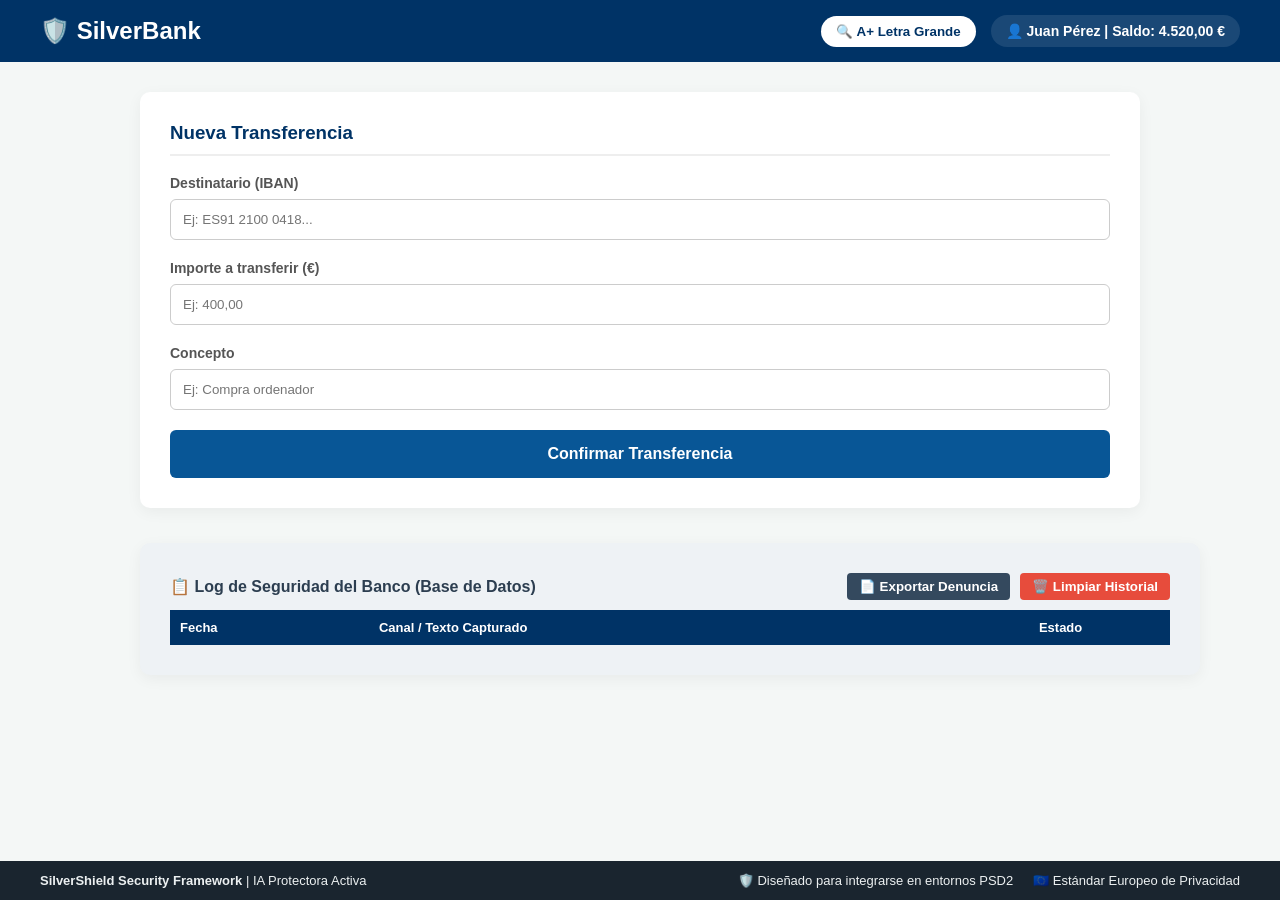
==== commit 95a58d90: "Mejoras de seguridad y robustez" ====
--- a/frontend/templates/index.html
+++ b/frontend/templates/index.html
@@ -41,9 +41,11 @@
         .btn-familiar { display: none; background: #2ecc71; color: white; border: none; padding: 15px; width: 100%; border-radius: 6px; font-size: 18px; font-weight: bold; cursor: pointer; margin-top: 15px; }
         .shield-header { display: flex; align-items: center; gap: 10px; color: #2c3e50; margin-bottom: 5px; justify-content: center; }
         .shield-header h2 { margin: 0; }
-        .canales-selector { display: flex; gap: 5px; margin-bottom: 15px; background: #eee; padding: 4px; border-radius: 6px; }
-        .btn-canal { flex: 1; background: none; border: none; padding: 8px; font-size: 12px; font-weight: bold; color: #555; cursor: pointer; border-radius: 4px;}
+        
+        .canales-selector { display: flex; gap: 5px; margin-bottom: 15px; background: #eee; padding: 4px; border-radius: 6px; flex-wrap: wrap;}
+        .btn-canal { flex: 1; background: none; border: none; padding: 8px; font-size: 12px; font-weight: bold; color: #555; cursor: pointer; border-radius: 4px; min-width: 80px;}
         .btn-canal.activo { background: white; color: var(--banco-primario); box-shadow: 0 2px 5px rgba(0,0,0,0.1); }
+        
         textarea { width: 100%; height: 90px; padding: 12px; border: 2px solid #eee; border-radius: 6px; box-sizing: border-box; resize: vertical; margin-bottom: 10px;}
         .botones-accion { display: flex; gap: 10px; margin-bottom: 15px; }
         .btn-shield { color: white; border: none; padding: 15px; border-radius: 6px; font-size: 16px; font-weight: bold; cursor: pointer; flex: 1; }
@@ -81,7 +83,7 @@
 </div>
 
 <div class="container">
-    <!-- Panel Bancario Interactivo con límite de 100€ -->
+    <!-- Panel Bancario Interactivo -->
     <div class="card">
         <h3>Nueva Transferencia</h3>
         <div class="form-group">
@@ -102,7 +104,7 @@
         <div class="cajon-verificacion" id="cajonVerificacion">
             <p>⚠️ Operación superior a 100€. Elige cómo deseas proceder por tu seguridad:</p>
             <button class="btn-omitir" onclick="autorizarSinRiesgo()">✓ Conozco el destino. Autorizar directamente.</button>
-            <button class="btn-verificar-ia" onclick="activarSilverShield()">🛡️ Me lo han pedido por teléfono/SMS (Verificar Riesgo)</button>
+            <button class="btn-verificar-ia" onclick="activarSilverShield()">🛡️ Solicitar verificación con SilverShield</button>
         </div>
 
         <button class="btn-familiar" id="btnFamiliar" onclick="simularLlamada()">📞 Llamar a mi hijo/a (Contacto Seguro)</button>
@@ -111,20 +113,22 @@
     <!-- Módulo IA Omnicanal -->
     <div class="card" id="moduloIA" style="display: none; flex-direction: column; justify-content: center; text-align: center;">
         <div class="shield-header">
-            <h2>SilverShield IA</h2>
-        </div>
-        <p style="color: #7f8c8d; font-size: 14px; margin-bottom: 12px;">Selecciona el canal y descríbenos qué te han pedido.</p>
+            <h2>🛡️ SilverShield IA</h2>
+        </div>
+        <p style="color: #7f8c8d; font-size: 14px; margin-bottom: 12px;">Seleccione el motivo de su consulta.</p>
         
         <div class="canales-selector">
             <button class="btn-canal activo" id="canalVoz" onclick="cambiarCanal('Llamada Telefónica')">📞 Llamada</button>
             <button class="btn-canal" id="canalWats" onclick="cambiarCanal('WhatsApp/SMS')">💬 WhatsApp</button>
             <button class="btn-canal" id="canalWeb" onclick="cambiarCanal('Enlace Web / Smishing')">🔗 Enlace Web</button>
+            <!-- NUEVO BOTÓN DE DUDA GENERAL -->
+            <button class="btn-canal" id="canalOtro" onclick="cambiarCanal('Duda General')">❓ Otra consulta</button>
         </div>
 
         <!-- Ecualizador Visual de Voz -->
         <canvas id="visualizadorVoz" width="300" height="60"></canvas>
 
-        <textarea id="textoUsuario" placeholder="Ej: Me llama un falso técnico pidiendo acceso remoto..."></textarea>
+        <textarea id="textoUsuario" maxlength="1000" placeholder="Ej: Me llama un falso técnico pidiendo acceso remoto..."></textarea>
         
         <div class="botones-accion">
             <button id="btnMicrofono" class="btn-shield btn-micro" onclick="iniciarGrabacion()">🎙️ Hablar</button>
@@ -140,13 +144,10 @@
     <div class="card" style="min-width: 100%; margin-top: 10px; background: #eef2f5;">
         <div style="display: flex; justify-content: space-between; align-items: center; margin-bottom: 10px;">
             <h3 style="color: #2c3e50; font-size: 16px; margin: 0; border: none; padding: 0;">📋 Log de Seguridad del Banco (Base de Datos)</h3>
-            
-            <!-- BOTONES DE EXPORTAR Y LIMPIAR RECUPERADOS -->
             <div style="display: flex; gap: 10px;">
                 <button onclick="generarDenunciaPDF()" style="background: #34495e; color: white; border: none; padding: 6px 12px; border-radius: 4px; cursor:pointer; font-weight: bold;">📄 Exportar Denuncia</button>
                 <button onclick="limpiarBaseDatos()" style="background: #e74c3c; color: white; border: none; padding: 6px 12px; border-radius: 4px; cursor:pointer; font-weight: bold;">🗑️ Limpiar Historial</button>
             </div>
-
         </div>
         <table style="width: 100%; border-collapse: collapse; font-size: 13px;">
             <thead>
@@ -167,8 +168,7 @@
 <div class="compliance-footer">
     <div><strong>SilverShield Security Framework</strong> | IA Protectora Activa</div>
     <div class="compliance-items">
-        <span>🔒 TLS 1.3 End-to-End</span>
-        <span>🛡️ Cumplimiento PSD2 & SCA</span>
+        <span>🛡️ Diseñado para integrarse en entornos PSD2</span>
         <span>🇪🇺 Estándar Europeo de Privacidad</span>
     </div>
 </div>
@@ -208,7 +208,7 @@
         document.getElementById("moduloIA").scrollIntoView({ behavior: 'smooth' });
     }
 
-    // --- LÓGICA DE CANALES ---
+    // --- LÓGICA DE CANALES (ACTUALIZADO CON EL BOTÓN 4) ---
     let canalActual = 'Llamada Telefónica';
     function cambiarCanal(canal) {
         canalActual = canal;
@@ -217,6 +217,14 @@
         if (canal === 'Llamada Telefónica') document.getElementById('canalVoz').classList.add('activo');
         if (canal === 'WhatsApp/SMS') document.getElementById('canalWats').classList.add('activo');
         if (canal === 'Enlace Web / Smishing') document.getElementById('canalWeb').classList.add('activo');
+        if (canal === 'Duda General') document.getElementById('canalOtro').classList.add('activo'); // NUEVO
+        
+        const area = document.getElementById('textoUsuario');
+        if (canal === 'Llamada Telefónica') area.placeholder = "Ej: Me llama un falso técnico pidiendo acceso remoto...";
+        if (canal === 'WhatsApp/SMS') area.placeholder = "Ej: Me ha escrito mi hijo pidiendo 1.500€ urgentemente por WhatsApp...";
+        if (canal === 'Enlace Web / Smishing') area.placeholder = "Ej: He clicado en un SMS del banco que dice que mi cuenta está bloqueada...";
+        // NUEVO PLACEHOLDER
+        if (canal === 'Duda General') area.placeholder = "Ej: Estoy pagando el arreglo del coche al taller y quiero estar seguro de que está todo bien...";
     }
 
     // --- LÓGICA DE VOZ Y ONDAS VISUALES ---
@@ -308,6 +316,23 @@
     }
 
     // --- LÓGICA DE BACKEND (CLAUDE) ---
+    const MAX_CARACTERES = 1000;
+    const MENSAJE_ERROR_GENERICO = "No hemos podido verificar la operación en este momento. Por tu seguridad, la operación queda retenida. Inténtalo de nuevo en unos minutos.";
+
+    // Fallo cerrado: si no hay veredicto fiable, se muestra el error y la operación queda retenida
+    function retenerOperacion(mensaje) {
+        const divResultado = document.getElementById("resultado");
+        const btnTransfer = document.getElementById("btnTransferencia");
+        document.getElementById("textoResultadoSpan").innerText = mensaje;
+        divResultado.className = "error";
+        divResultado.style.display = "block";
+        document.getElementById("cajonVerificacion").style.display = "none";
+        btnTransfer.style.display = "block";
+        btnTransfer.disabled = true;
+        btnTransfer.style.background = "#7f8c8d";
+        btnTransfer.innerText = "⏸️ Operación retenida";
+    }
+
     async function procesarTexto() {
         const textoOriginal = areaTexto.value;
         const divResultado = document.getElementById("resultado");
@@ -320,6 +345,11 @@
             alert("Por favor, escribe el contexto o usa el micrófono.");
             return;
         }
+        // El dictado por voz puede superar el maxlength del textarea, que solo limita lo tecleado
+        if (textoOriginal.length > MAX_CARACTERES) {
+            retenerOperacion(`El texto es demasiado largo (${textoOriginal.length} caracteres). Resume lo ocurrido en un máximo de ${MAX_CARACTERES} caracteres.`);
+            return;
+        }
 
         const textoConCanal = `[Canal: ${canalActual}] ${textoOriginal}`;
 
@@ -336,10 +366,14 @@
                 body: JSON.stringify({ texto: textoConCanal, volumen_alto: false }) 
             });
 
-            const datos = await response.json();
-            divResultado.style.display = "block";
-
-            if (datos.exito) {
+            const datos = await response.json().catch(() => ({}));
+
+            if (!response.ok || !datos.exito) {
+                // 400 (texto vacío o demasiado largo) trae "detail"; 503 (fallo del análisis) trae "error"
+                const mensaje = (typeof datos.detail === "string" && datos.detail) || datos.error || MENSAJE_ERROR_GENERICO;
+                retenerOperacion(mensaje);
+            } else {
+                divResultado.style.display = "block";
                 spanResultado.innerText = datos.advertencia;
 
                 if (datos.advertencia.includes("Análisis seguro")) {
@@ -367,9 +401,7 @@
             }
             cargarHistorial(); 
         } catch (error) {
-            divResultado.style.display = "block";
-            spanResultado.innerText = "Error de conexión con el servidor local.";
-            divResultado.className = "error";
+            retenerOperacion("No hay conexión con el servidor. Por tu seguridad, la operación queda retenida. Inténtalo de nuevo en unos minutos.");
         } finally {
             btnMicro.disabled = false;
             btnSimular.innerHTML = "Enviar Texto";
@@ -386,30 +418,56 @@
         setTimeout(() => {
             btn.innerHTML = "📞 Contacto Avisado";
             btn.style.background = "#27ae60";
-            // Lanza WhatsApp Web
             const mensaje = encodeURIComponent("⚠️ ALERTA URGENTE: El banco ha bloqueado una operación en mi cuenta porque SilverShield ha detectado una estafa. Por favor, llámame ahora mismo.");
             window.open(`https://api.whatsapp.com/send?text=${mensaje}`, '_blank');
         }, 1500);
     }
 
     // --- LÓGICA DE LA BASE DE DATOS Y EXPORTAR DENUNCIA ---
+    // Escapa texto para insertarlo de forma segura en HTML (evita XSS)
+    function escaparHtml(valor) {
+        return String(valor ?? "")
+            .replace(/&/g, "&amp;")
+            .replace(/</g, "&lt;")
+            .replace(/>/g, "&gt;")
+            .replace(/"/g, "&quot;")
+            .replace(/'/g, "&#39;");
+    }
+
+    // Último historial cargado; la denuncia se construye desde estos datos, no desde el HTML de la tabla
+    let historialActual = [];
+
     async function cargarHistorial() {
         try {
             const response = await fetch("/historial");
             const datos = await response.json();
+            if (!response.ok || !Array.isArray(datos.historial)) throw new Error("Historial no disponible");
+            historialActual = datos.historial;
             const tbody = document.getElementById("tablaHistorial");
             tbody.innerHTML = "";
-            datos.historial.forEach(registro => {
+            historialActual.forEach(registro => {
                 const fila = document.createElement("tr");
                 fila.style.borderBottom = "1px solid #ccc";
-                const badgeEstado = registro.bloqueado
-                    ? '<span style="background: #e74c3c; color:white; padding: 4px 8px; border-radius:10px; font-weight: bold;">BLOQUEADO</span>'
-                    : '<span style="background: #2ecc71; color:white; padding: 4px 8px; border-radius:10px; font-weight:bold;">PERMITIDO</span>';
-                fila.innerHTML = `
-                    <td style="padding: 10px;">${registro.fecha}</td>
-                    <td style="padding: 10px; font-style: italic;">"${registro.texto}"</td>
-                    <td style="padding: 10px; text-align: center;">${badgeEstado}</td>
-                `;
+
+                // Los datos van con textContent: nunca se interpretan como HTML
+                const celdaFecha = document.createElement("td");
+                celdaFecha.style.padding = "10px";
+                celdaFecha.textContent = registro.fecha;
+
+                const celdaTexto = document.createElement("td");
+                celdaTexto.style.padding = "10px";
+                celdaTexto.style.fontStyle = "italic";
+                celdaTexto.textContent = `"${registro.texto}"`;
+
+                const celdaEstado = document.createElement("td");
+                celdaEstado.style.padding = "10px";
+                celdaEstado.style.textAlign = "center";
+                const badge = document.createElement("span");
+                badge.style.cssText = `background: ${registro.bloqueado ? "#e74c3c" : "#2ecc71"}; color: white; padding: 4px 8px; border-radius: 10px; font-weight: bold;`;
+                badge.textContent = registro.bloqueado ? "BLOQUEADO" : "PERMITIDO";
+                celdaEstado.appendChild(badge);
+
+                fila.append(celdaFecha, celdaTexto, celdaEstado);
                 tbody.appendChild(fila);
             });
         } catch (error) {
@@ -424,15 +482,22 @@
         }
     }
 
-    // NUEVA FUNCIÓN PARA GENERAR EL PDF DE LA DENUNCIA (SIN TOCAR EL SERVIDOR)
     function generarDenunciaPDF() {
-        const tbody = document.getElementById("tablaHistorial").innerHTML;
-        if (!tbody || tbody.trim() === "") {
+        if (historialActual.length === 0) {
             alert("No hay registros en el historial para exportar.");
             return;
         }
 
-        // Abre una pestaña nueva y escribe una plantilla de documento oficial
+        // Filas construidas desde los datos, con todo el contenido escapado
+        const filasDenuncia = historialActual.map(registro => `
+                        <tr>
+                            <td>${escaparHtml(registro.fecha)}</td>
+                            <td>"${escaparHtml(registro.texto)}"</td>
+                            <td>${registro.bloqueado
+                                ? '<span class="badge-rojo">BLOQUEADO POR SEGURIDAD</span>'
+                                : '<span class="badge-verde">OPERACIÓN SEGURA</span>'}</td>
+                        </tr>`).join("");
+
         const ventana = window.open('', '_blank');
         ventana.document.write(`
             <html>
@@ -462,7 +527,7 @@
                 
                 <h2>Extracto de Eventos de Ciberseguridad (Prevención de Fraude)</h2>
                 <p>El presente documento certifica los intentos de transacciones y su correspondiente evaluación de riesgo cognitivo bloqueados de manera automática por el sistema <strong>SilverShield</strong>, cumpliendo con la directiva europea PSD2.</p>
-                <p>Este informe puede ser adjuntado como prueba pericial en denuncias ante las Fuerzas y Cuerpos de Seguridad del Estado.</p>
+                <p>Este informe puede servir como apoyo para una denuncia ante las Fuerzas y Cuerpos de Seguridad del Estado.</p>
                 
                 <table>
                     <thead>
@@ -473,12 +538,12 @@
                         </tr>
                     </thead>
                     <tbody>
-                        ${tbody.replace(/<span[^>]*>BLOQUEADO<\/span>/g, '<span class="badge-rojo">BLOQUEADO POR SEGURIDAD</span>').replace(/<span[^>]*>PERMITIDO<\/span>/g, '<span class="badge-verde">OPERACIÓN SEGURA</span>')}
+                        ${filasDenuncia}
                     </tbody>
                 </table>
 
                 <div class="footer">
-                    Documento generado criptográficamente por SilverShield Security Framework.<br>
+                    Documento generado automáticamente por SilverShield Security Framework.<br>
                     ID de sesión interna: ${Math.random().toString(36).substr(2, 9).toUpperCase()}
                 </div>
             </body>
@@ -488,7 +553,6 @@
         ventana.document.close();
         ventana.focus();
         
-        // Espera medio segundo a que cargue el HTML y abre la ventana de imprimir
         setTimeout(() => {
             ventana.print();
         }, 500);
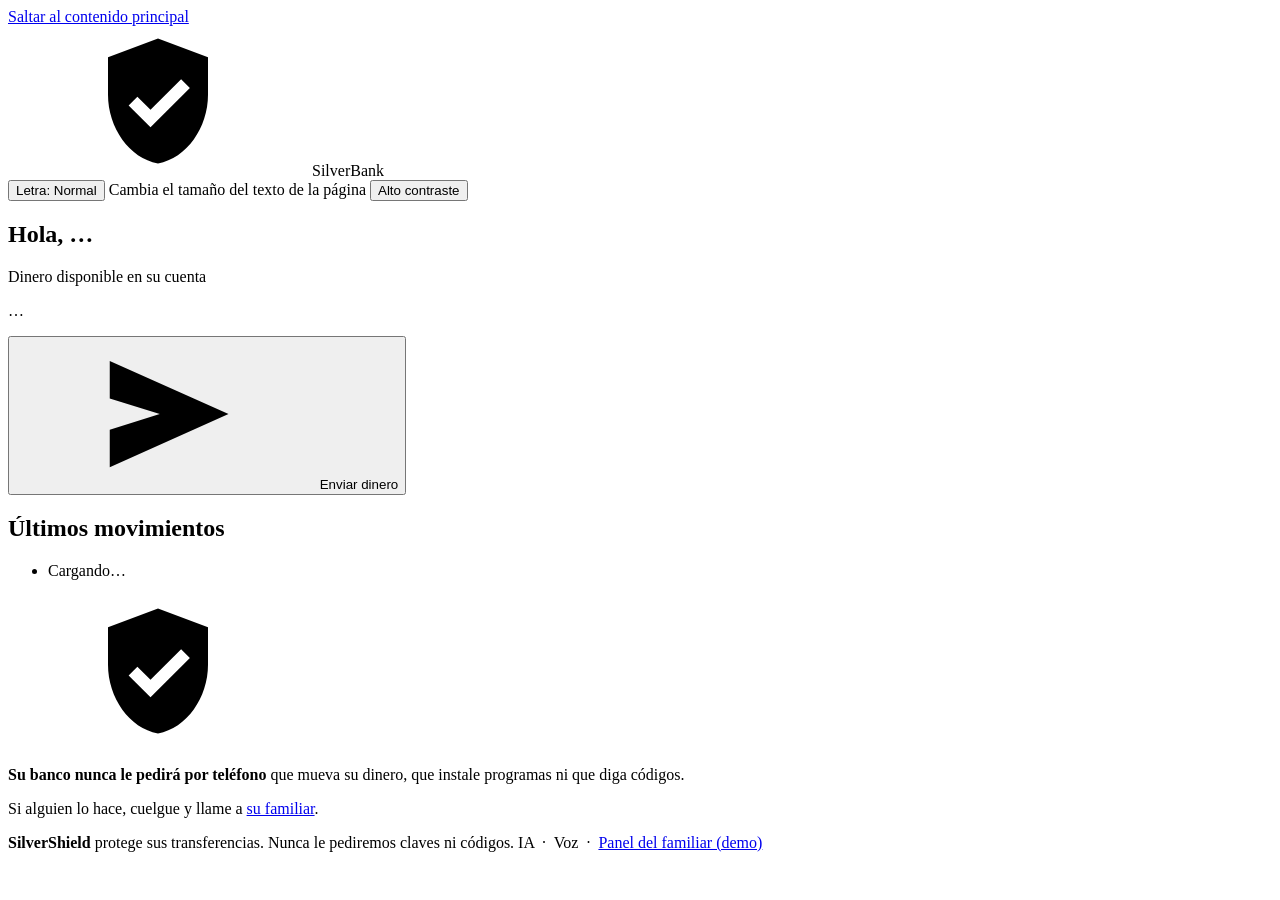
==== commit b6d17117: "Versión siemens1" ====
--- a/frontend/templates/index.html
+++ b/frontend/templates/index.html
@@ -1,564 +1,240 @@
 <!DOCTYPE html>
 <html lang="es">
 <head>
-    <meta charset="UTF-8">
-    <meta name="viewport" content="width=device-width, initial-scale=1.0">
-    <title>SilverBank - Área Clientes</title>
-    <style>
-        :root {
-            --banco-primario: #003366;
-            --banco-secundario: #085696;
-            --shield-acento: #f4a261;
-            --fondo: #f4f7f6;
-        }
-        body { font-family: 'Segoe UI', Tahoma, Geneva, Verdana, sans-serif; background-color: var(--fondo); margin: 0; transition: all 0.3s; padding-bottom: 50px;}
-        .navbar { background: var(--banco-primario); color: white; padding: 15px 40px; display: flex; justify-content: space-between; align-items: center; }
-        .navbar h2 { margin: 0; display: flex; align-items: center; gap: 10px; }
-        .controles-top { display: flex; gap: 15px; align-items: center; }
-        .usuario-info { font-size: 14px; font-weight: bold; background: rgba(255,255,255,0.1); padding: 8px 15px; border-radius: 20px; }
-        .btn-accesibilidad { background: white; color: var(--banco-primario); border: none; padding: 8px 15px; border-radius: 20px; font-weight: bold; cursor: pointer; }
-        .btn-accesibilidad:hover { background: #eee; }
-        
-        .container { max-width: 1000px; margin: 30px auto; display: flex; gap: 25px; padding: 0 20px; flex-wrap: wrap; }
-        .card { background: white; padding: 30px; border-radius: 10px; box-shadow: 0 4px 15px rgba(0,0,0,0.05); flex: 1; min-width: 320px; }
-        .card h3 { color: var(--banco-primario); margin-top: 0; border-bottom: 2px solid #eee; padding-bottom: 10px; }
-        .form-group { margin-bottom: 20px; }
-        label { display: block; font-weight: bold; margin-bottom: 8px; color: #555; font-size: 14px; }
-        input[type="text"] { width: 100%; padding: 12px; border: 1px solid #ccc; border-radius: 6px; box-sizing: border-box; }
-        input[type="text"]:focus { outline: none; border-color: var(--banco-secundario); }
-        
-        .btn-transfer { background: var(--banco-secundario); color: white; border: none; padding: 15px; width: 100%; border-radius: 6px; font-size: 16px; font-weight: bold; cursor: pointer; }
-        .btn-transfer:hover:not(:disabled) { background: var(--banco-primario); }
-        .btn-transfer:disabled { cursor: not-allowed; opacity: 0.9; }
-        
-        /* Cajón de Verificación Dinámica */
-        .cajon-verificacion { display: none; margin-top: 15px; padding: 15px; background: #fff8e1; border-left: 5px solid #ffc107; border-radius: 4px; animation: fadeIn 0.4s ease-in-out; }
-        .cajon-verificacion p { margin-top: 0; font-weight: bold; color: #5c4400; font-size: 14px; }
-        .btn-omitir { background: #95a5a6; color: white; border: none; padding: 10px; border-radius: 4px; width: 100%; margin-bottom: 10px; cursor: pointer; font-weight: bold;}
-        .btn-verificar-ia { background: var(--banco-primario); color: white; border: none; padding: 12px; border-radius: 4px; width: 100%; cursor: pointer; font-weight: bold; font-size: 15px;}
-        .btn-verificar-ia:hover { background: #06264a; }
-        
-        .btn-familiar { display: none; background: #2ecc71; color: white; border: none; padding: 15px; width: 100%; border-radius: 6px; font-size: 18px; font-weight: bold; cursor: pointer; margin-top: 15px; }
-        .shield-header { display: flex; align-items: center; gap: 10px; color: #2c3e50; margin-bottom: 5px; justify-content: center; }
-        .shield-header h2 { margin: 0; }
-        
-        .canales-selector { display: flex; gap: 5px; margin-bottom: 15px; background: #eee; padding: 4px; border-radius: 6px; flex-wrap: wrap;}
-        .btn-canal { flex: 1; background: none; border: none; padding: 8px; font-size: 12px; font-weight: bold; color: #555; cursor: pointer; border-radius: 4px; min-width: 80px;}
-        .btn-canal.activo { background: white; color: var(--banco-primario); box-shadow: 0 2px 5px rgba(0,0,0,0.1); }
-        
-        textarea { width: 100%; height: 90px; padding: 12px; border: 2px solid #eee; border-radius: 6px; box-sizing: border-box; resize: vertical; margin-bottom: 10px;}
-        .botones-accion { display: flex; gap: 10px; margin-bottom: 15px; }
-        .btn-shield { color: white; border: none; padding: 15px; border-radius: 6px; font-size: 16px; font-weight: bold; cursor: pointer; flex: 1; }
-        .btn-texto { background: var(--shield-acento); }
-        .btn-micro { background: #2ecc71; }
-        .btn-micro.grabando { background: #e74c3c; animation: latido 1.5s infinite; }
-        
-        /* Visor de Ondas de Voz */
-        #visualizadorVoz { width: 100%; height: 60px; background: #f4f7f6; border-radius: 6px; display: none; margin-bottom: 10px; border: 1px solid #ddd; }
-
-        @keyframes latido { 0% { transform: scale(1); } 50% { transform: scale(1.02); } 100% { transform: scale(1); } }
-        @keyframes fadeIn { from { opacity: 0; transform: translateY(-10px); } to { opacity: 1; transform: translateY(0); } }
-        
-        #resultado { padding: 15px; border-radius: 5px; display: none; font-weight: bold; line-height: 1.5; font-size: 16px; margin-top: 15px; }
-        .alerta { background: #ffebee; border-left: 8px solid #f44336; color: #b71c1c; }
-        .seguro { background: #e8f5e9; border-left: 8px solid #4caf50; color: #1b5e20; }
-        .error { background: #fff3e0; border-left: 8px solid #ff9800; color: #e65100; }
-        
-        /* Pie de Cumplimiento Normativo */
-        .compliance-footer { background: #1a252f; color: #ecf0f1; padding: 12px 40px; font-size: 13px; display: flex; justify-content: space-between; align-items: center; position: fixed; bottom: 0; width: 100%; box-sizing: border-box;}
-        .compliance-items { display: flex; gap: 20px; align-items: center; }
-
-        body.modo-accesible { font-size: 120%; }
-        body.modo-accesible .card { border: 2px solid #333; box-shadow: 0 4px 20px rgba(0,0,0,0.15); }
-    </style>
+  <meta charset="UTF-8">
+  <meta name="viewport" content="width=device-width, initial-scale=1.0">
+  <title>SilverBank · Su banca</title>
+  <meta name="description" content="Banca accesible con verificación de transferencias por voz SilverShield.">
+  <link rel="stylesheet" href="/static/css/silvershield.css">
 </head>
 <body>
-
-<div class="navbar">
-    <h2>🛡️ SilverBank</h2>
-    <div class="controles-top">
-        <button class="btn-accesibilidad" onclick="toggleAccesibilidad()">🔍 A+ Letra Grande</button>
-        <div class="usuario-info">👤 Juan Pérez | Saldo: 4.520,00 €</div>
-    </div>
-</div>
-
-<div class="container">
-    <!-- Panel Bancario Interactivo -->
-    <div class="card">
-        <h3>Nueva Transferencia</h3>
-        <div class="form-group">
-            <label>Destinatario (IBAN)</label>
-            <input type="text" id="ibanDestino" placeholder="Ej: ES91 2100 0418...">
+<!-- Iconos (se reutilizan con <use>) -->
+<svg xmlns="http://www.w3.org/2000/svg" style="display:none">
+  <symbol id="i-escudo" viewBox="0 0 24 24"><path fill="currentColor" d="M12 2 4 5v6c0 5.25 3.4 10.15 8 11 4.6-.85 8-5.75 8-11V5l-8-3Zm-1.2 14.2-3.5-3.5 1.4-1.4 2.1 2.1 4.9-4.9 1.4 1.4-6.3 6.3Z"/></symbol>
+  <symbol id="i-enviar" viewBox="0 0 24 24"><path fill="currentColor" d="M3 20.5v-6l8-2.5-8-2.5v-6L22 12 3 20.5Z"/></symbol>
+  <symbol id="i-check" viewBox="0 0 24 24"><path fill="currentColor" d="M12 2a10 10 0 1 0 0 20 10 10 0 0 0 0-20Zm-1.2 14.6-4.2-4.2 1.4-1.4 2.8 2.8 5.8-5.8 1.4 1.4-7.2 7.2Z"/></symbol>
+  <symbol id="i-micro" viewBox="0 0 24 24"><path fill="currentColor" d="M12 15a3.5 3.5 0 0 0 3.5-3.5v-6a3.5 3.5 0 1 0-7 0v6A3.5 3.5 0 0 0 12 15Zm6-3.5h-1.8a4.2 4.2 0 0 1-8.4 0H6a6 6 0 0 0 5 5.9V21h2v-3.6a6 6 0 0 0 5-5.9Z"/></symbol>
+  <symbol id="i-altavoz" viewBox="0 0 24 24"><path fill="currentColor" d="M3 9v6h4l5 5V4L7 9H3Zm13.5 3A4.5 4.5 0 0 0 14 8v8a4.5 4.5 0 0 0 2.5-4ZM14 3.2v2.1a7 7 0 0 1 0 13.4v2.1a9 9 0 0 0 0-17.6Z"/></symbol>
+  <symbol id="i-teclado" viewBox="0 0 24 24"><path fill="currentColor" d="M20 5H4a2 2 0 0 0-2 2v10a2 2 0 0 0 2 2h16a2 2 0 0 0 2-2V7a2 2 0 0 0-2-2Zm-9 3h2v2h-2V8Zm0 3h2v2h-2v-2ZM8 8h2v2H8V8Zm0 3h2v2H8v-2Zm-1 2H5v-2h2v2Zm0-3H5V8h2v2Zm9 7H8v-2h8v2Zm0-4h-2v-2h2v2Zm0-3h-2V8h2v2Zm3 3h-2v-2h2v2Zm0-3h-2V8h2v2Z"/></symbol>
+  <symbol id="i-telefono" viewBox="0 0 24 24"><path fill="currentColor" d="M6.6 10.8a15.1 15.1 0 0 0 6.6 6.6l2.2-2.2c.3-.3.7-.4 1-.2 1.1.4 2.3.6 3.6.6.6 0 1 .4 1 1V20c0 .6-.4 1-1 1A17 17 0 0 1 3 4c0-.6.4-1 1-1h3.5c.6 0 1 .4 1 1 0 1.3.2 2.5.6 3.6.1.3 0 .7-.2 1l-2.3 2.2Z"/></symbol>
+  <symbol id="i-alerta" viewBox="0 0 24 24"><path fill="currentColor" d="M1 21h22L12 2 1 21Zm12-3h-2v-2h2v2Zm0-4h-2v-4h2v4Z"/></symbol>
+  <symbol id="i-cruz" viewBox="0 0 24 24"><path fill="currentColor" d="M12 2a10 10 0 1 0 0 20 10 10 0 0 0 0-20Zm5 13.6L15.6 17 12 13.4 8.4 17 7 15.6 10.6 12 7 8.4 8.4 7l3.6 3.6L15.6 7 17 8.4 13.4 12l3.6 3.6Z"/></symbol>
+  <symbol id="i-reloj" viewBox="0 0 24 24"><path fill="currentColor" d="M12 2a10 10 0 1 0 0 20 10 10 0 0 0 0-20Zm1 10.4 3.5 2-1 1.7L11 13V7h2v5.4Z"/></symbol>
+</svg>
+
+<a class="saltar" href="#principal">Saltar al contenido principal</a>
+
+<header class="barra">
+  <div class="marca"><svg aria-hidden="true"><use href="#i-escudo"/></svg> SilverBank</div>
+  <div class="ajustes" role="group" aria-label="Ajustes de lectura">
+    <button type="button" class="btn-ajuste" id="btn-letra" aria-describedby="desc-letra">Letra: Normal</button>
+    <span id="desc-letra" class="solo-lector">Cambia el tamaño del texto de la página</span>
+    <button type="button" class="btn-ajuste" id="btn-contraste" aria-pressed="false">Alto contraste</button>
+  </div>
+</header>
+
+<main id="principal" tabindex="-1">
+  <div id="banner-error" class="banner-error" role="alert" hidden></div>
+
+  <!-- ============ 1. INICIO ============ -->
+  <section id="pantalla-inicio" class="pantalla" aria-labelledby="t-inicio">
+    <h1 id="t-inicio" tabindex="-1">Hola, <span data-dato="nombre">…</span></h1>
+    <div class="tarjeta saldo">
+      <p class="etiqueta">Dinero disponible en su cuenta</p>
+      <p class="cifra" data-dato="saldo">…</p>
+    </div>
+    <button type="button" class="btn btn-primario" id="btn-nueva">
+      <svg aria-hidden="true"><use href="#i-enviar"/></svg> Enviar dinero
+    </button>
+
+    <h2>Últimos movimientos</h2>
+    <div class="tarjeta">
+      <ul class="movimientos" id="lista-movimientos"><li>Cargando…</li></ul>
+    </div>
+
+    <aside class="consejo" aria-label="Consejo de seguridad">
+      <svg aria-hidden="true"><use href="#i-escudo"/></svg>
+      <div>
+        <p><strong>Su banco nunca le pedirá por teléfono</strong> que mueva su dinero, que instale programas ni que diga códigos.</p>
+        <p>Si alguien lo hace, cuelgue y llame a <a href="#" data-dato="tel-contacto"><span data-dato="contacto">su familiar</span></a>.</p>
+      </div>
+    </aside>
+  </section>
+
+  <!-- ============ 2. FORMULARIO ============ -->
+  <section id="pantalla-formulario" class="pantalla" aria-labelledby="t-formulario" hidden>
+    <p class="pasos">Paso 1 de 2</p>
+    <h1 id="t-formulario" tabindex="-1">¿A quién quiere enviar dinero?</h1>
+    <form id="form-transferencia" novalidate>
+      <fieldset class="campo">
+        <legend>Elija una persona</legend>
+        <div class="lista-destinatarios" id="lista-destinatarios"></div>
+      </fieldset>
+
+      <div id="bloque-nuevo" hidden>
+        <div class="campo">
+          <label for="campo-nombre">Nombre de quien recibe el dinero</label>
+          <input type="text" id="campo-nombre" autocomplete="off" aria-describedby="error-nombre">
+          <div class="error-campo" id="error-nombre" hidden></div>
         </div>
-        <div class="form-group">
-            <label>Importe a transferir (€)</label>
-            <input type="text" id="importeTransferencia" placeholder="Ej: 400,00">
+        <div class="campo">
+          <label for="campo-iban">Número de cuenta (IBAN)</label>
+          <span class="ayuda" id="ayuda-iban">Empieza por dos letras, por ejemplo: ES91 2100 0418 4502 0005 1332</span>
+          <input type="text" id="campo-iban" autocomplete="off" spellcheck="false"
+                 autocapitalize="characters" aria-describedby="ayuda-iban error-iban">
+          <div class="error-campo" id="error-iban" hidden></div>
         </div>
-        <div class="form-group">
-            <label>Concepto</label>
-            <input type="text" id="conceptoTransferencia" placeholder="Ej: Compra ordenador">
+      </div>
+
+      <div class="campo">
+        <label for="campo-importe">¿Cuánto dinero?</label>
+        <div class="importe-caja">
+          <input type="text" id="campo-importe" inputmode="decimal" autocomplete="off"
+                 aria-describedby="error-importe" placeholder="0,00">
+          <span aria-hidden="true">€</span>
         </div>
-        
-        <button class="btn-transfer" id="btnTransferencia" onclick="iniciarTransferencia()">Confirmar Transferencia</button>
-        
-        <div class="cajon-verificacion" id="cajonVerificacion">
-            <p>⚠️ Operación superior a 100€. Elige cómo deseas proceder por tu seguridad:</p>
-            <button class="btn-omitir" onclick="autorizarSinRiesgo()">✓ Conozco el destino. Autorizar directamente.</button>
-            <button class="btn-verificar-ia" onclick="activarSilverShield()">🛡️ Solicitar verificación con SilverShield</button>
-        </div>
-
-        <button class="btn-familiar" id="btnFamiliar" onclick="simularLlamada()">📞 Llamar a mi hijo/a (Contacto Seguro)</button>
-    </div>
-
-    <!-- Módulo IA Omnicanal -->
-    <div class="card" id="moduloIA" style="display: none; flex-direction: column; justify-content: center; text-align: center;">
-        <div class="shield-header">
-            <h2>🛡️ SilverShield IA</h2>
-        </div>
-        <p style="color: #7f8c8d; font-size: 14px; margin-bottom: 12px;">Seleccione el motivo de su consulta.</p>
-        
-        <div class="canales-selector">
-            <button class="btn-canal activo" id="canalVoz" onclick="cambiarCanal('Llamada Telefónica')">📞 Llamada</button>
-            <button class="btn-canal" id="canalWats" onclick="cambiarCanal('WhatsApp/SMS')">💬 WhatsApp</button>
-            <button class="btn-canal" id="canalWeb" onclick="cambiarCanal('Enlace Web / Smishing')">🔗 Enlace Web</button>
-            <!-- NUEVO BOTÓN DE DUDA GENERAL -->
-            <button class="btn-canal" id="canalOtro" onclick="cambiarCanal('Duda General')">❓ Otra consulta</button>
-        </div>
-
-        <!-- Ecualizador Visual de Voz -->
-        <canvas id="visualizadorVoz" width="300" height="60"></canvas>
-
-        <textarea id="textoUsuario" maxlength="1000" placeholder="Ej: Me llama un falso técnico pidiendo acceso remoto..."></textarea>
-        
-        <div class="botones-accion">
-            <button id="btnMicrofono" class="btn-shield btn-micro" onclick="iniciarGrabacion()">🎙️ Hablar</button>
-            <button id="btnSimular" class="btn-shield btn-texto" onclick="procesarTexto()">Enviar Texto</button>
-        </div>
-
-        <div id="resultado">
-            <span id="textoResultadoSpan"></span>
-        </div>
-    </div>
-
-    <!-- Panel de Administración (Base de Datos) -->
-    <div class="card" style="min-width: 100%; margin-top: 10px; background: #eef2f5;">
-        <div style="display: flex; justify-content: space-between; align-items: center; margin-bottom: 10px;">
-            <h3 style="color: #2c3e50; font-size: 16px; margin: 0; border: none; padding: 0;">📋 Log de Seguridad del Banco (Base de Datos)</h3>
-            <div style="display: flex; gap: 10px;">
-                <button onclick="generarDenunciaPDF()" style="background: #34495e; color: white; border: none; padding: 6px 12px; border-radius: 4px; cursor:pointer; font-weight: bold;">📄 Exportar Denuncia</button>
-                <button onclick="limpiarBaseDatos()" style="background: #e74c3c; color: white; border: none; padding: 6px 12px; border-radius: 4px; cursor:pointer; font-weight: bold;">🗑️ Limpiar Historial</button>
-            </div>
-        </div>
-        <table style="width: 100%; border-collapse: collapse; font-size: 13px;">
-            <thead>
-                <tr style="background: var(--banco-primario); color: white;">
-                    <th style="padding: 10px; text-align: left;">Fecha</th>
-                    <th style="padding: 10px; text-align: left;">Canal / Texto Capturado</th>
-                    <th style="padding: 10px; text-align: center;">Estado</th>
-                </tr>
-            </thead>
-            <tbody id="tablaHistorial">
-                <!-- Se rellena por JavaScript -->
-            </tbody>
-        </table>
-    </div>
-</div>
-
-<!-- Barra de Cumplimiento Normativo PSD2 -->
-<div class="compliance-footer">
-    <div><strong>SilverShield Security Framework</strong> | IA Protectora Activa</div>
-    <div class="compliance-items">
-        <span>🛡️ Diseñado para integrarse en entornos PSD2</span>
-        <span>🇪🇺 Estándar Europeo de Privacidad</span>
-    </div>
-</div>
-
-<script>
-    function toggleAccesibilidad() { document.body.classList.toggle("modo-accesible"); }
-
-    // --- LÓGICA DE TRANSFERENCIAS (> 100€) ---
-    function iniciarTransferencia() {
-        const importeTexto = document.getElementById("importeTransferencia").value;
-        const importeLimpio = importeTexto.replace(/[^\d,-]/g, '').replace(',', '.');
-        const importe = parseFloat(importeLimpio);
-
-        if (isNaN(importe) || importe <= 0) {
-            alert("Por favor, introduce un importe válido.");
-            return;
-        }
-
-        if (importe < 100) {
-            alert("✅ Transferencia de " + importe + "€ completada con éxito. (Importe seguro).");
-            document.getElementById("importeTransferencia").value = "";
-        } else {
-            document.getElementById("btnTransferencia").style.display = "none";
-            document.getElementById("cajonVerificacion").style.display = "block";
-        }
-    }
-
-    function autorizarSinRiesgo() {
-        alert("✅ Transferencia autorizada bajo tu responsabilidad y procesada con éxito.");
-        document.getElementById("cajonVerificacion").style.display = "none";
-        document.getElementById("btnTransferencia").style.display = "block";
-        document.getElementById("importeTransferencia").value = "";
-    }
-
-    function activarSilverShield() {
-        document.getElementById("moduloIA").style.display = "flex";
-        document.getElementById("moduloIA").scrollIntoView({ behavior: 'smooth' });
-    }
-
-    // --- LÓGICA DE CANALES (ACTUALIZADO CON EL BOTÓN 4) ---
-    let canalActual = 'Llamada Telefónica';
-    function cambiarCanal(canal) {
-        canalActual = canal;
-        document.querySelectorAll('.btn-canal').forEach(b => b.classList.remove('activo'));
-        
-        if (canal === 'Llamada Telefónica') document.getElementById('canalVoz').classList.add('activo');
-        if (canal === 'WhatsApp/SMS') document.getElementById('canalWats').classList.add('activo');
-        if (canal === 'Enlace Web / Smishing') document.getElementById('canalWeb').classList.add('activo');
-        if (canal === 'Duda General') document.getElementById('canalOtro').classList.add('activo'); // NUEVO
-        
-        const area = document.getElementById('textoUsuario');
-        if (canal === 'Llamada Telefónica') area.placeholder = "Ej: Me llama un falso técnico pidiendo acceso remoto...";
-        if (canal === 'WhatsApp/SMS') area.placeholder = "Ej: Me ha escrito mi hijo pidiendo 1.500€ urgentemente por WhatsApp...";
-        if (canal === 'Enlace Web / Smishing') area.placeholder = "Ej: He clicado en un SMS del banco que dice que mi cuenta está bloqueada...";
-        // NUEVO PLACEHOLDER
-        if (canal === 'Duda General') area.placeholder = "Ej: Estoy pagando el arreglo del coche al taller y quiero estar seguro de que está todo bien...";
-    }
-
-    // --- LÓGICA DE VOZ Y ONDAS VISUALES ---
-    let reconocimiento;
-    let grabando = false;
-    let audioContext, analyser, dataArray, mediaStreamSource;
-    
-    const canvas = document.getElementById("visualizadorVoz");
-    const canvasCtx = canvas.getContext("2d");
-    const btnMicro = document.getElementById("btnMicrofono");
-    const btnSimular = document.getElementById("btnSimular");
-    const areaTexto = document.getElementById("textoUsuario");
-
-    if ('webkitSpeechRecognition' in window || 'SpeechRecognition' in window) {
-        const SpeechRecognition = window.SpeechRecognition || window.webkitSpeechRecognition;
-        reconocimiento = new SpeechRecognition();
-        reconocimiento.lang = 'es-ES';
-        reconocimiento.interimResults = false;
-
-        reconocimiento.onstart = function() {
-            grabando = true;
-            btnMicro.innerHTML = "Escuchando...";
-            btnMicro.classList.add("grabando");
-            canvas.style.display = "block";
-            
-            navigator.mediaDevices.getUserMedia({ audio: true }).then(stream => {
-                audioContext = new (window.AudioContext || window.webkitAudioContext)();
-                analyser = audioContext.createAnalyser();
-                mediaStreamSource = audioContext.createMediaStreamSource(stream);
-                mediaStreamSource.connect(analyser);
-                analyser.fftSize = 256;
-                const bufferLength = analyser.frequencyBinCount;
-                dataArray = new Uint8Array(bufferLength);
-                dibujarOndas(bufferLength);
-            }).catch(err => console.log("Permiso denegado para las ondas visuales."));
-        };
-
-        reconocimiento.onresult = function(event) {
-            areaTexto.value = event.results[0][0].transcript;
-        };
-
-        reconocimiento.onerror = function() {
-            detenerInterfazGrabacion();
-            alert("Error de micrófono.");
-        };
-
-        reconocimiento.onend = function() {
-            detenerInterfazGrabacion();
-            if (areaTexto.value.trim() !== "") {
-                procesarTexto();
-            }
-        };
-    }
-
-    function dibujarOndas(bufferLength) {
-        if (!grabando) return;
-        requestAnimationFrame(() => dibujarOndas(bufferLength));
-        analyser.getByteFrequencyData(dataArray);
-
-        canvasCtx.fillStyle = "#f4f7f6";
-        canvasCtx.fillRect(0, 0, canvas.width, canvas.height);
-
-        const barWidth = (canvas.width / bufferLength) * 2.5;
-        let barHeight;
-        let x = 0;
-
-        for(let i = 0; i < bufferLength; i++) {
-            barHeight = dataArray[i] / 2;
-            canvasCtx.fillStyle = barHeight > 60 ? "#e74c3c" : "#085696";
-            canvasCtx.fillRect(x, canvas.height - barHeight, barWidth, barHeight);
-            x += barWidth + 1;
-        }
-    }
-
-    function iniciarGrabacion() {
-        if (grabando) {
-            reconocimiento.stop();
-        } else {
-            areaTexto.value = "";
-            reconocimiento.start();
-        }
-    }
-
-    function detenerInterfazGrabacion() {
-        grabando = false;
-        btnMicro.innerHTML = "🎙️ Hablar";
-        btnMicro.classList.remove("grabando");
-        canvas.style.display = "none";
-    }
-
-    // --- LÓGICA DE BACKEND (CLAUDE) ---
-    const MAX_CARACTERES = 1000;
-    const MENSAJE_ERROR_GENERICO = "No hemos podido verificar la operación en este momento. Por tu seguridad, la operación queda retenida. Inténtalo de nuevo en unos minutos.";
-
-    // Fallo cerrado: si no hay veredicto fiable, se muestra el error y la operación queda retenida
-    function retenerOperacion(mensaje) {
-        const divResultado = document.getElementById("resultado");
-        const btnTransfer = document.getElementById("btnTransferencia");
-        document.getElementById("textoResultadoSpan").innerText = mensaje;
-        divResultado.className = "error";
-        divResultado.style.display = "block";
-        document.getElementById("cajonVerificacion").style.display = "none";
-        btnTransfer.style.display = "block";
-        btnTransfer.disabled = true;
-        btnTransfer.style.background = "#7f8c8d";
-        btnTransfer.innerText = "⏸️ Operación retenida";
-    }
-
-    async function procesarTexto() {
-        const textoOriginal = areaTexto.value;
-        const divResultado = document.getElementById("resultado");
-        const spanResultado = document.getElementById("textoResultadoSpan");
-        const btnTransfer = document.getElementById("btnTransferencia");
-        const btnFamiliar = document.getElementById("btnFamiliar");
-        const cajon = document.getElementById("cajonVerificacion");
-
-        if (!textoOriginal.trim()) {
-            alert("Por favor, escribe el contexto o usa el micrófono.");
-            return;
-        }
-        // El dictado por voz puede superar el maxlength del textarea, que solo limita lo tecleado
-        if (textoOriginal.length > MAX_CARACTERES) {
-            retenerOperacion(`El texto es demasiado largo (${textoOriginal.length} caracteres). Resume lo ocurrido en un máximo de ${MAX_CARACTERES} caracteres.`);
-            return;
-        }
-
-        const textoConCanal = `[Canal: ${canalActual}] ${textoOriginal}`;
-
-        btnMicro.disabled = true;
-        btnSimular.innerHTML = "Analizando...";
-        btnSimular.disabled = true;
-        divResultado.style.display = "none";
-        btnFamiliar.style.display = "none";
-
-        try {
-            const response = await fetch("/analizar", {
-                method: "POST",
-                headers: { "Content-Type": "application/json" },
-                body: JSON.stringify({ texto: textoConCanal, volumen_alto: false }) 
-            });
-
-            const datos = await response.json().catch(() => ({}));
-
-            if (!response.ok || !datos.exito) {
-                // 400 (texto vacío o demasiado largo) trae "detail"; 503 (fallo del análisis) trae "error"
-                const mensaje = (typeof datos.detail === "string" && datos.detail) || datos.error || MENSAJE_ERROR_GENERICO;
-                retenerOperacion(mensaje);
-            } else {
-                divResultado.style.display = "block";
-                spanResultado.innerText = datos.advertencia;
-
-                if (datos.advertencia.includes("Análisis seguro")) {
-                    divResultado.className = "seguro";
-                    cajon.style.display = "none";
-                    btnTransfer.style.display = "block";
-                    btnTransfer.disabled = false;
-                    btnTransfer.style.background = "var(--banco-secundario)";
-                    btnTransfer.innerText = "Confirmar Transferencia Segura";
-                } else {
-                    divResultado.className = "alerta";
-                    cajon.style.display = "none";
-                    btnTransfer.style.display = "block";
-                    btnTransfer.disabled = true;
-                    btnTransfer.style.background = "#e74c3c";
-                    btnTransfer.innerText = "🚫 Bloqueada por Seguridad";
-                    
-                    btnFamiliar.style.display = "block";
-
-                    if (datos.audio_base64) {
-                        const audio = new Audio("data:audio/mpeg;base64," + datos.audio_base64);
-                        audio.play().catch(e => console.log("Auto-play bloqueado."));
-                    }
-                }
-            }
-            cargarHistorial(); 
-        } catch (error) {
-            retenerOperacion("No hay conexión con el servidor. Por tu seguridad, la operación queda retenida. Inténtalo de nuevo en unos minutos.");
-        } finally {
-            btnMicro.disabled = false;
-            btnSimular.innerHTML = "Enviar Texto";
-            btnSimular.disabled = false;
-        }
-    }
-
-    // ABRIR WHATSAPP REAL
-    function simularLlamada() {
-        const btn = document.getElementById("btnFamiliar");
-        btn.innerHTML = "⏳ Abriendo contacto seguro...";
-        btn.style.background = "#f39c12";
-        
-        setTimeout(() => {
-            btn.innerHTML = "📞 Contacto Avisado";
-            btn.style.background = "#27ae60";
-            const mensaje = encodeURIComponent("⚠️ ALERTA URGENTE: El banco ha bloqueado una operación en mi cuenta porque SilverShield ha detectado una estafa. Por favor, llámame ahora mismo.");
-            window.open(`https://api.whatsapp.com/send?text=${mensaje}`, '_blank');
-        }, 1500);
-    }
-
-    // --- LÓGICA DE LA BASE DE DATOS Y EXPORTAR DENUNCIA ---
-    // Escapa texto para insertarlo de forma segura en HTML (evita XSS)
-    function escaparHtml(valor) {
-        return String(valor ?? "")
-            .replace(/&/g, "&amp;")
-            .replace(/</g, "&lt;")
-            .replace(/>/g, "&gt;")
-            .replace(/"/g, "&quot;")
-            .replace(/'/g, "&#39;");
-    }
-
-    // Último historial cargado; la denuncia se construye desde estos datos, no desde el HTML de la tabla
-    let historialActual = [];
-
-    async function cargarHistorial() {
-        try {
-            const response = await fetch("/historial");
-            const datos = await response.json();
-            if (!response.ok || !Array.isArray(datos.historial)) throw new Error("Historial no disponible");
-            historialActual = datos.historial;
-            const tbody = document.getElementById("tablaHistorial");
-            tbody.innerHTML = "";
-            historialActual.forEach(registro => {
-                const fila = document.createElement("tr");
-                fila.style.borderBottom = "1px solid #ccc";
-
-                // Los datos van con textContent: nunca se interpretan como HTML
-                const celdaFecha = document.createElement("td");
-                celdaFecha.style.padding = "10px";
-                celdaFecha.textContent = registro.fecha;
-
-                const celdaTexto = document.createElement("td");
-                celdaTexto.style.padding = "10px";
-                celdaTexto.style.fontStyle = "italic";
-                celdaTexto.textContent = `"${registro.texto}"`;
-
-                const celdaEstado = document.createElement("td");
-                celdaEstado.style.padding = "10px";
-                celdaEstado.style.textAlign = "center";
-                const badge = document.createElement("span");
-                badge.style.cssText = `background: ${registro.bloqueado ? "#e74c3c" : "#2ecc71"}; color: white; padding: 4px 8px; border-radius: 10px; font-weight: bold;`;
-                badge.textContent = registro.bloqueado ? "BLOQUEADO" : "PERMITIDO";
-                celdaEstado.appendChild(badge);
-
-                fila.append(celdaFecha, celdaTexto, celdaEstado);
-                tbody.appendChild(fila);
-            });
-        } catch (error) {
-            console.log("Error cargando historial de la base de datos.");
-        }
-    }
-
-    async function limpiarBaseDatos() {
-        if (confirm("¿Estás seguro de borrar todo el historial de seguridad?")) {
-            await fetch("/limpiar-historial", { method: "DELETE" });
-            cargarHistorial();
-        }
-    }
-
-    function generarDenunciaPDF() {
-        if (historialActual.length === 0) {
-            alert("No hay registros en el historial para exportar.");
-            return;
-        }
-
-        // Filas construidas desde los datos, con todo el contenido escapado
-        const filasDenuncia = historialActual.map(registro => `
-                        <tr>
-                            <td>${escaparHtml(registro.fecha)}</td>
-                            <td>"${escaparHtml(registro.texto)}"</td>
-                            <td>${registro.bloqueado
-                                ? '<span class="badge-rojo">BLOQUEADO POR SEGURIDAD</span>'
-                                : '<span class="badge-verde">OPERACIÓN SEGURA</span>'}</td>
-                        </tr>`).join("");
-
-        const ventana = window.open('', '_blank');
-        ventana.document.write(`
-            <html>
-            <head>
-                <title>Denuncia Policial - SilverBank</title>
-                <style>
-                    body { font-family: 'Segoe UI', Tahoma, Geneva, Verdana, sans-serif; padding: 50px; color: #333; line-height: 1.6; }
-                    .header { display: flex; justify-content: space-between; align-items: center; border-bottom: 3px solid #003366; padding-bottom: 20px; margin-bottom: 30px; }
-                    h1 { color: #003366; margin: 0; font-size: 24px; }
-                    .logo { font-size: 24px; font-weight: bold; color: #003366; }
-                    table { width: 100%; border-collapse: collapse; margin-top: 30px; }
-                    th, td { border: 1px solid #ddd; padding: 12px; text-align: left; }
-                    th { background-color: #f4f7f6; color: #003366; }
-                    .footer { margin-top: 60px; font-size: 12px; color: #777; text-align: center; border-top: 1px solid #ddd; padding-top: 20px; }
-                    .badge-rojo { color: #c0392b; font-weight: bold; }
-                    .badge-verde { color: #27ae60; font-weight: bold; }
-                </style>
-            </head>
-            <body>
-                <div class="header">
-                    <div class="logo">🛡️ SilverBank | SilverShield</div>
-                    <div style="text-align: right; color: #777;">
-                        <strong>INFORME OFICIAL DE AUDITORÍA</strong><br>
-                        Emitido: ${new Date().toLocaleString()}
-                    </div>
-                </div>
-                
-                <h2>Extracto de Eventos de Ciberseguridad (Prevención de Fraude)</h2>
-                <p>El presente documento certifica los intentos de transacciones y su correspondiente evaluación de riesgo cognitivo bloqueados de manera automática por el sistema <strong>SilverShield</strong>, cumpliendo con la directiva europea PSD2.</p>
-                <p>Este informe puede servir como apoyo para una denuncia ante las Fuerzas y Cuerpos de Seguridad del Estado.</p>
-                
-                <table>
-                    <thead>
-                        <tr>
-                            <th style="width: 20%;">Fecha</th>
-                            <th style="width: 60%;">Contexto Capturado / Canal de Intrusión</th>
-                            <th style="width: 20%;">Resolución</th>
-                        </tr>
-                    </thead>
-                    <tbody>
-                        ${filasDenuncia}
-                    </tbody>
-                </table>
-
-                <div class="footer">
-                    Documento generado automáticamente por SilverShield Security Framework.<br>
-                    ID de sesión interna: ${Math.random().toString(36).substr(2, 9).toUpperCase()}
-                </div>
-            </body>
-            </html>
-        `);
-        
-        ventana.document.close();
-        ventana.focus();
-        
-        setTimeout(() => {
-            ventana.print();
-        }, 500);
-    }
-
-    window.onload = cargarHistorial;
-</script>
+        <div class="error-campo" id="error-importe" hidden></div>
+      </div>
+      <div class="campo">
+        <label for="campo-concepto">¿Para qué es? <span class="texto-suave">(opcional)</span></label>
+        <input type="text" id="campo-concepto" maxlength="140" autocomplete="off">
+      </div>
+
+      <div class="acciones en-linea">
+        <button type="button" class="btn btn-secundario" data-ir="inicio">Volver</button>
+        <button type="submit" class="btn btn-primario">Continuar</button>
+      </div>
+    </form>
+  </section>
+
+  <!-- ============ 3. RESUMEN ============ -->
+  <section id="pantalla-resumen" class="pantalla" aria-labelledby="t-resumen" hidden>
+    <p class="pasos">Paso 2 de 2</p>
+    <h1 id="t-resumen" tabindex="-1">Revise la transferencia</h1>
+    <div class="tarjeta">
+      <dl class="resumen">
+        <div><dt>Va a enviar</dt><dd class="grande" data-resumen="importe"></dd></div>
+        <div><dt>A</dt><dd data-resumen="nombre"></dd></div>
+        <div><dt>Cuenta</dt><dd data-resumen="iban"></dd></div>
+        <div><dt>Para</dt><dd data-resumen="concepto"></dd></div>
+      </dl>
+    </div>
+    <div class="acciones en-linea">
+      <button type="button" class="btn btn-secundario" data-ir="formulario">Cambiar datos</button>
+      <button type="button" class="btn btn-primario" id="btn-enviar">
+        <svg aria-hidden="true"><use href="#i-enviar"/></svg> Enviar dinero
+      </button>
+    </div>
+  </section>
+
+  <!-- ============ 4. DECISIÓN (importe >= 500 € o destino sospechoso) ============ -->
+  <section id="pantalla-decision" class="pantalla" aria-labelledby="t-decision" hidden>
+    <h1 id="t-decision" tabindex="-1">Antes de enviarlo, un momento</h1>
+    <div class="aviso" id="aviso-decision">
+      <strong>Hemos notado algo en esta transferencia:</strong>
+      <ul id="lista-motivos"></ul>
+    </div>
+    <p>Por su seguridad, elija cómo quiere continuar:</p>
+    <div class="acciones">
+      <button type="button" class="opcion-grande recomendada" id="btn-verificar">
+        <svg aria-hidden="true"><use href="#i-escudo"/></svg>
+        <span>
+          <span class="titulo">Solicitar verificación con SilverShield <span class="insignia">Recomendado</span></span>
+          <span class="sub">Hablará un minuto con nuestro asistente de voz, que le dirá si es seguro enviarla.</span>
+        </span>
+      </button>
+      <button type="button" class="opcion-grande" id="btn-autorizar-directo">
+        <svg aria-hidden="true"><use href="#i-check"/></svg>
+        <span>
+          <span class="titulo">Conozco al destinatario: autorizar directamente</span>
+          <span class="sub">La transferencia se enviará ahora mismo.</span>
+        </span>
+      </button>
+    </div>
+    <div class="fila-secundaria">
+      <button type="button" class="btn btn-secundario" id="btn-escuchar-motivos">
+        <svg aria-hidden="true"><use href="#i-altavoz"/></svg> Escuchar este mensaje
+      </button>
+      <button type="button" class="btn btn-texto" id="btn-cancelar-decision">No enviar la transferencia</button>
+    </div>
+  </section>
+
+  <!-- ============ 5. VERIFICACIÓN POR VOZ ============ -->
+  <section id="pantalla-verificacion" class="pantalla" aria-labelledby="t-verificacion" hidden>
+    <div class="cabecera-shield">
+      <div class="orbe" id="orbe" aria-hidden="true"><svg><use href="#i-escudo"/></svg></div>
+      <div>
+        <h1 id="t-verificacion" tabindex="-1" style="margin:0">SilverShield</h1>
+        <p class="mini-resumen" id="mini-resumen"></p>
+      </div>
+    </div>
+    <p class="estado-voz" id="estado-voz" role="status" aria-live="polite">Conectando…</p>
+
+    <ol class="dialogo" id="dialogo" role="log" aria-label="Conversación con SilverShield" aria-live="polite"></ol>
+
+    <div id="controles-conversacion">
+      <div class="control-voz" id="control-voz">
+        <button type="button" class="btn btn-primario btn-micro" id="btn-micro">
+          <svg aria-hidden="true"><use href="#i-micro"/></svg> <span>Pulse para responder hablando</span>
+        </button>
+        <div class="nivel-micro" id="nivel-micro" hidden aria-hidden="true"><span></span></div>
+      </div>
+      <form id="form-texto" class="campo" hidden style="margin-top:1rem">
+        <label for="campo-respuesta">Escriba su respuesta</label>
+        <textarea id="campo-respuesta" rows="3"></textarea>
+        <button type="submit" class="btn btn-primario" style="margin-top:.7rem">Enviar respuesta</button>
+      </form>
+      <div class="fila-secundaria">
+        <button type="button" class="btn btn-secundario" id="btn-repetir">
+          <svg aria-hidden="true"><use href="#i-altavoz"/></svg> Repetir
+        </button>
+        <button type="button" class="btn btn-secundario" id="btn-modo-texto">
+          <svg aria-hidden="true"><use href="#i-teclado"/></svg> <span>Prefiero escribir</span>
+        </button>
+      </div>
+      <div class="fila-secundaria">
+        <button type="button" class="btn btn-texto" id="btn-salir-verificacion">Salir y no enviar el dinero</button>
+      </div>
+    </div>
+
+    <div id="veredicto" class="veredicto" hidden tabindex="-1"></div>
+  </section>
+
+  <!-- ============ 6. RESULTADO ============ -->
+  <section id="pantalla-resultado" class="pantalla resultado" aria-labelledby="t-resultado" hidden>
+    <svg class="icono-grande" aria-hidden="true"><use id="icono-resultado" href="#i-check"/></svg>
+    <h1 id="t-resultado" tabindex="-1"></h1>
+    <p id="texto-resultado"></p>
+    <div class="acciones">
+      <button type="button" class="btn btn-primario" data-ir="inicio">Volver al inicio</button>
+    </div>
+  </section>
+</main>
+
+<dialog id="dialogo-confirmar" aria-labelledby="t-confirmar">
+  <h2 id="t-confirmar">¿Está seguro?</h2>
+  <p id="texto-confirmar"></p>
+  <p><strong>Si alguien le ha llamado o escrito para pedirle este dinero, no lo envíe.</strong></p>
+  <div class="acciones">
+    <button type="button" class="btn btn-primario" id="btn-confirmar-verificar">
+      <svg aria-hidden="true"><use href="#i-escudo"/></svg> Mejor, verificar con SilverShield
+    </button>
+    <button type="button" class="btn btn-secundario" id="btn-confirmar-enviar">Sí, conozco a esta persona. Enviar</button>
+  </div>
+</dialog>
+
+<footer class="pie">
+  <span><strong>SilverShield</strong> protege sus transferencias. Nunca le pediremos claves ni códigos.</span>
+  <span>
+    <span class="chip-estado"><span class="punto" id="punto-ia"></span> <span id="txt-ia">IA</span></span>
+    &nbsp;·&nbsp;
+    <span class="chip-estado"><span class="punto" id="punto-voz"></span> <span id="txt-voz">Voz</span></span>
+    &nbsp;·&nbsp;
+    <a href="/panel" target="_blank" rel="noopener">Panel del familiar (demo)</a>
+  </span>
+</footer>
+
+<script src="/static/js/voz.js"></script>
+<script src="/static/js/app.js"></script>
 </body>
-</html>+</html>
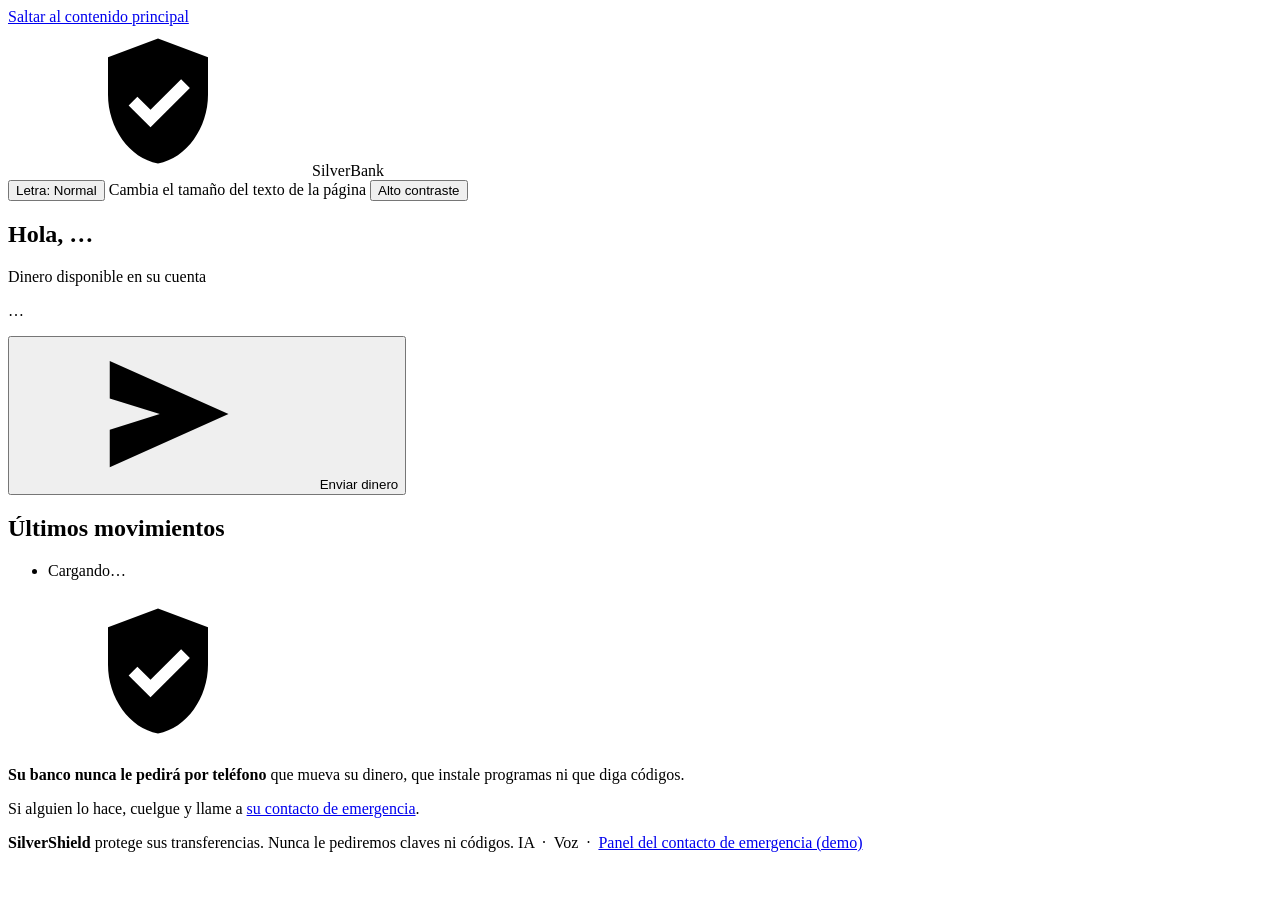
==== commit e892727d: "avances" ====
--- a/frontend/templates/index.html
+++ b/frontend/templates/index.html
@@ -56,7 +56,7 @@
       <svg aria-hidden="true"><use href="#i-escudo"/></svg>
       <div>
         <p><strong>Su banco nunca le pedirá por teléfono</strong> que mueva su dinero, que instale programas ni que diga códigos.</p>
-        <p>Si alguien lo hace, cuelgue y llame a <a href="#" data-dato="tel-contacto"><span data-dato="contacto">su familiar</span></a>.</p>
+        <p>Si alguien lo hace, cuelgue y llame a <a href="#" data-dato="tel-contacto"><span data-dato="contacto">su contacto de emergencia</span></a>.</p>
       </div>
     </aside>
   </section>
@@ -66,30 +66,31 @@
     <p class="pasos">Paso 1 de 2</p>
     <h1 id="t-formulario" tabindex="-1">¿A quién quiere enviar dinero?</h1>
     <form id="form-transferencia" novalidate>
+      <p class="nota-obligatorio"><span class="obligatorio" aria-hidden="true">*</span> Campo obligatorio</p>
       <fieldset class="campo">
-        <legend>Elija una persona</legend>
+        <legend>Elija una persona <span class="obligatorio" aria-hidden="true">*</span></legend>
         <div class="lista-destinatarios" id="lista-destinatarios"></div>
       </fieldset>
 
       <div id="bloque-nuevo" hidden>
         <div class="campo">
-          <label for="campo-nombre">Nombre de quien recibe el dinero</label>
-          <input type="text" id="campo-nombre" autocomplete="off" aria-describedby="error-nombre">
+          <label for="campo-nombre">Nombre de quien recibe el dinero <span class="obligatorio" aria-hidden="true">*</span></label>
+          <input type="text" id="campo-nombre" autocomplete="off" aria-required="true" aria-describedby="error-nombre">
           <div class="error-campo" id="error-nombre" hidden></div>
         </div>
         <div class="campo">
-          <label for="campo-iban">Número de cuenta (IBAN)</label>
+          <label for="campo-iban">Número de cuenta (IBAN) <span class="obligatorio" aria-hidden="true">*</span></label>
           <span class="ayuda" id="ayuda-iban">Empieza por dos letras, por ejemplo: ES91 2100 0418 4502 0005 1332</span>
-          <input type="text" id="campo-iban" autocomplete="off" spellcheck="false"
+          <input type="text" id="campo-iban" autocomplete="off" aria-required="true" spellcheck="false"
                  autocapitalize="characters" aria-describedby="ayuda-iban error-iban">
           <div class="error-campo" id="error-iban" hidden></div>
         </div>
       </div>
 
       <div class="campo">
-        <label for="campo-importe">¿Cuánto dinero?</label>
+        <label for="campo-importe">¿Cuánto dinero? <span class="obligatorio" aria-hidden="true">*</span></label>
         <div class="importe-caja">
-          <input type="text" id="campo-importe" inputmode="decimal" autocomplete="off"
+          <input type="text" id="campo-importe" inputmode="decimal" aria-required="true" autocomplete="off"
                  aria-describedby="error-importe" placeholder="0,00">
           <span aria-hidden="true">€</span>
         </div>
@@ -230,7 +231,7 @@
     &nbsp;·&nbsp;
     <span class="chip-estado"><span class="punto" id="punto-voz"></span> <span id="txt-voz">Voz</span></span>
     &nbsp;·&nbsp;
-    <a href="/panel" target="_blank" rel="noopener">Panel del familiar (demo)</a>
+    <a href="/panel" target="_blank" rel="noopener">Panel del contacto de emergencia (demo)</a>
   </span>
 </footer>
 
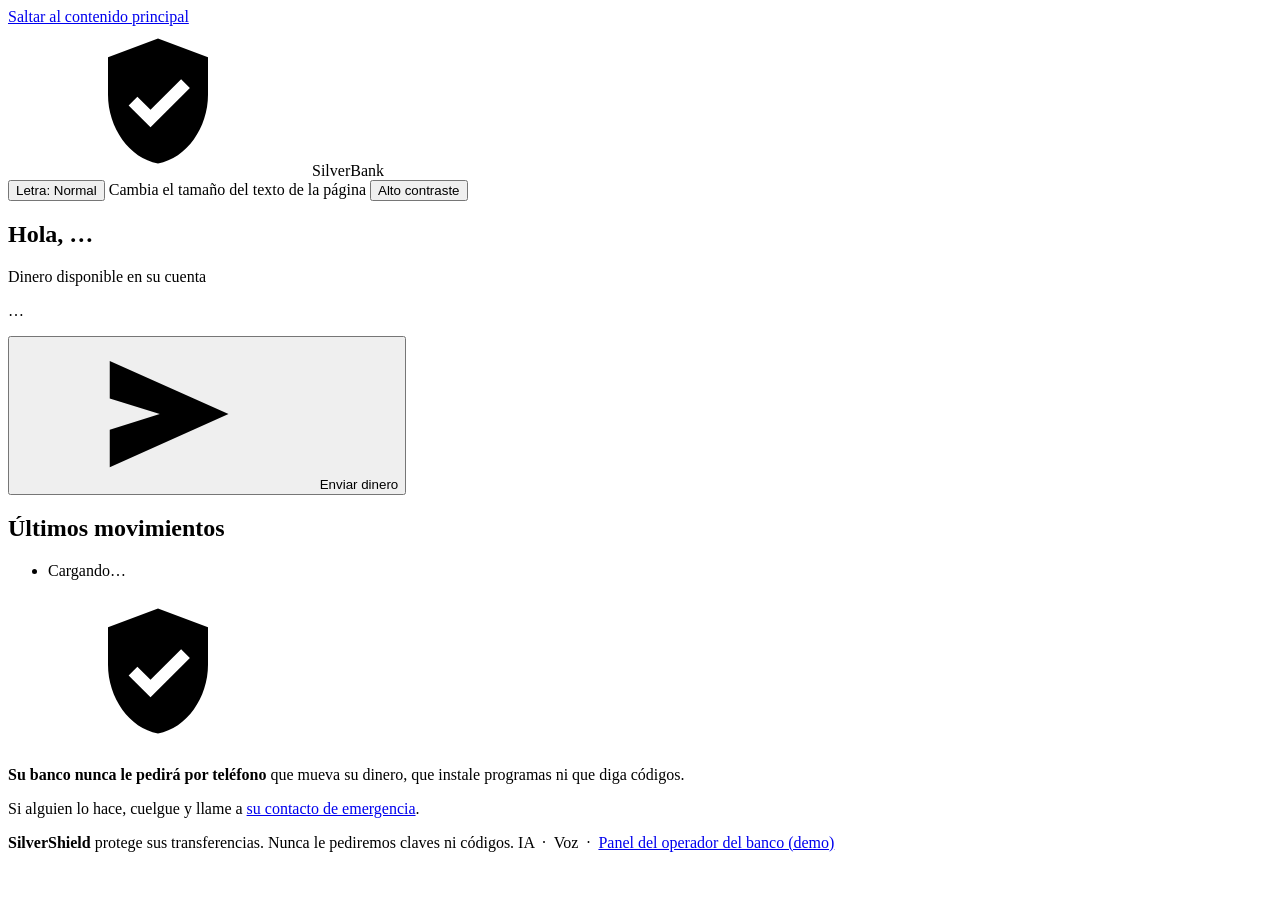
==== commit e8a6e186: "Última versión" ====
--- a/frontend/templates/index.html
+++ b/frontend/templates/index.html
@@ -144,6 +144,10 @@
           <span class="sub">Hablará un minuto con nuestro asistente de voz, que le dirá si es seguro enviarla.</span>
         </span>
       </button>
+      <p class="nota-verificacion" id="nota-verificacion" hidden>
+        Como es la primera vez que envía dinero a esta cuenta, o hay señales que suelen aparecer en estafas,
+        <strong>hace falta comprobarla con SilverShield</strong> antes de enviarla. Solo es un minuto.
+      </p>
       <button type="button" class="opcion-grande" id="btn-autorizar-directo">
         <svg aria-hidden="true"><use href="#i-check"/></svg>
         <span>
@@ -212,18 +216,6 @@
   </section>
 </main>
 
-<dialog id="dialogo-confirmar" aria-labelledby="t-confirmar">
-  <h2 id="t-confirmar">¿Está seguro?</h2>
-  <p id="texto-confirmar"></p>
-  <p><strong>Si alguien le ha llamado o escrito para pedirle este dinero, no lo envíe.</strong></p>
-  <div class="acciones">
-    <button type="button" class="btn btn-primario" id="btn-confirmar-verificar">
-      <svg aria-hidden="true"><use href="#i-escudo"/></svg> Mejor, verificar con SilverShield
-    </button>
-    <button type="button" class="btn btn-secundario" id="btn-confirmar-enviar">Sí, conozco a esta persona. Enviar</button>
-  </div>
-</dialog>
-
 <footer class="pie">
   <span><strong>SilverShield</strong> protege sus transferencias. Nunca le pediremos claves ni códigos.</span>
   <span>
@@ -231,7 +223,7 @@
     &nbsp;·&nbsp;
     <span class="chip-estado"><span class="punto" id="punto-voz"></span> <span id="txt-voz">Voz</span></span>
     &nbsp;·&nbsp;
-    <a href="/panel" target="_blank" rel="noopener">Panel del contacto de emergencia (demo)</a>
+    <a href="/panel" target="_blank" rel="noopener">Panel del operador del banco (demo)</a>
   </span>
 </footer>
 
